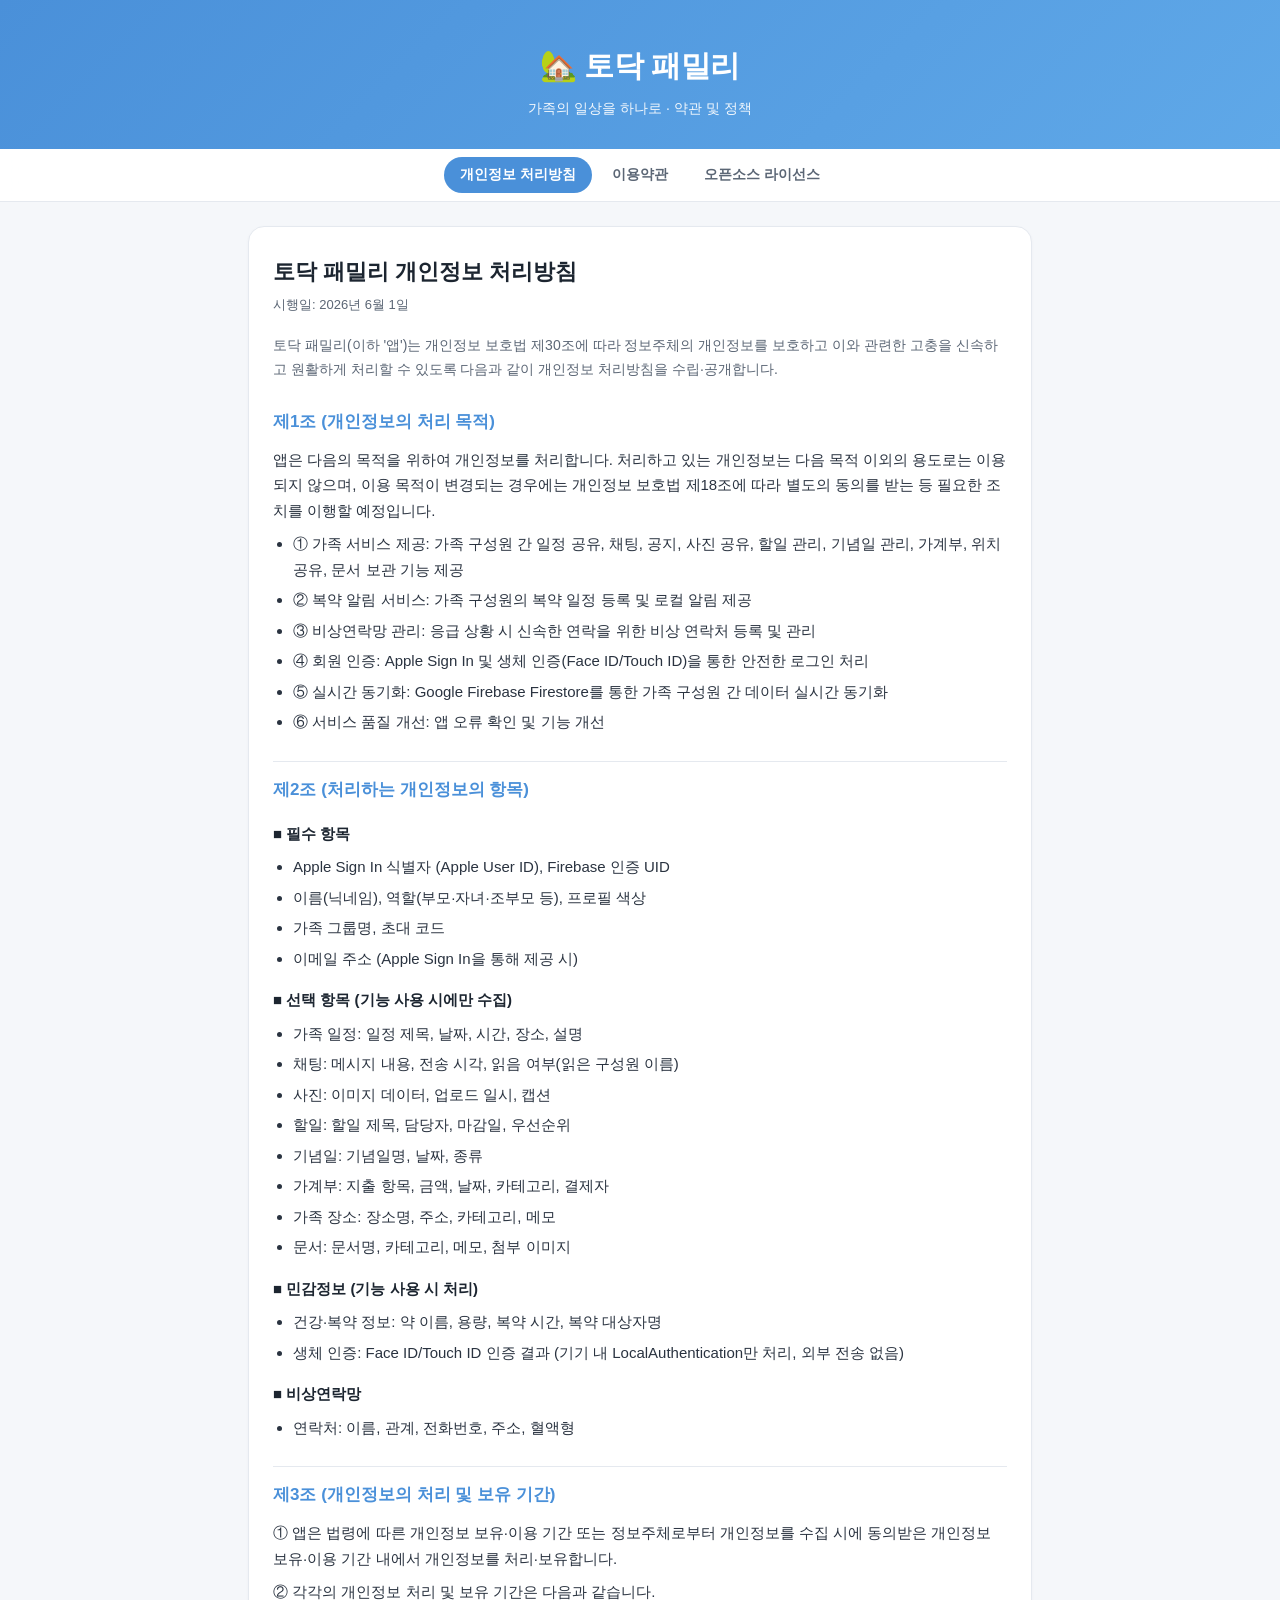
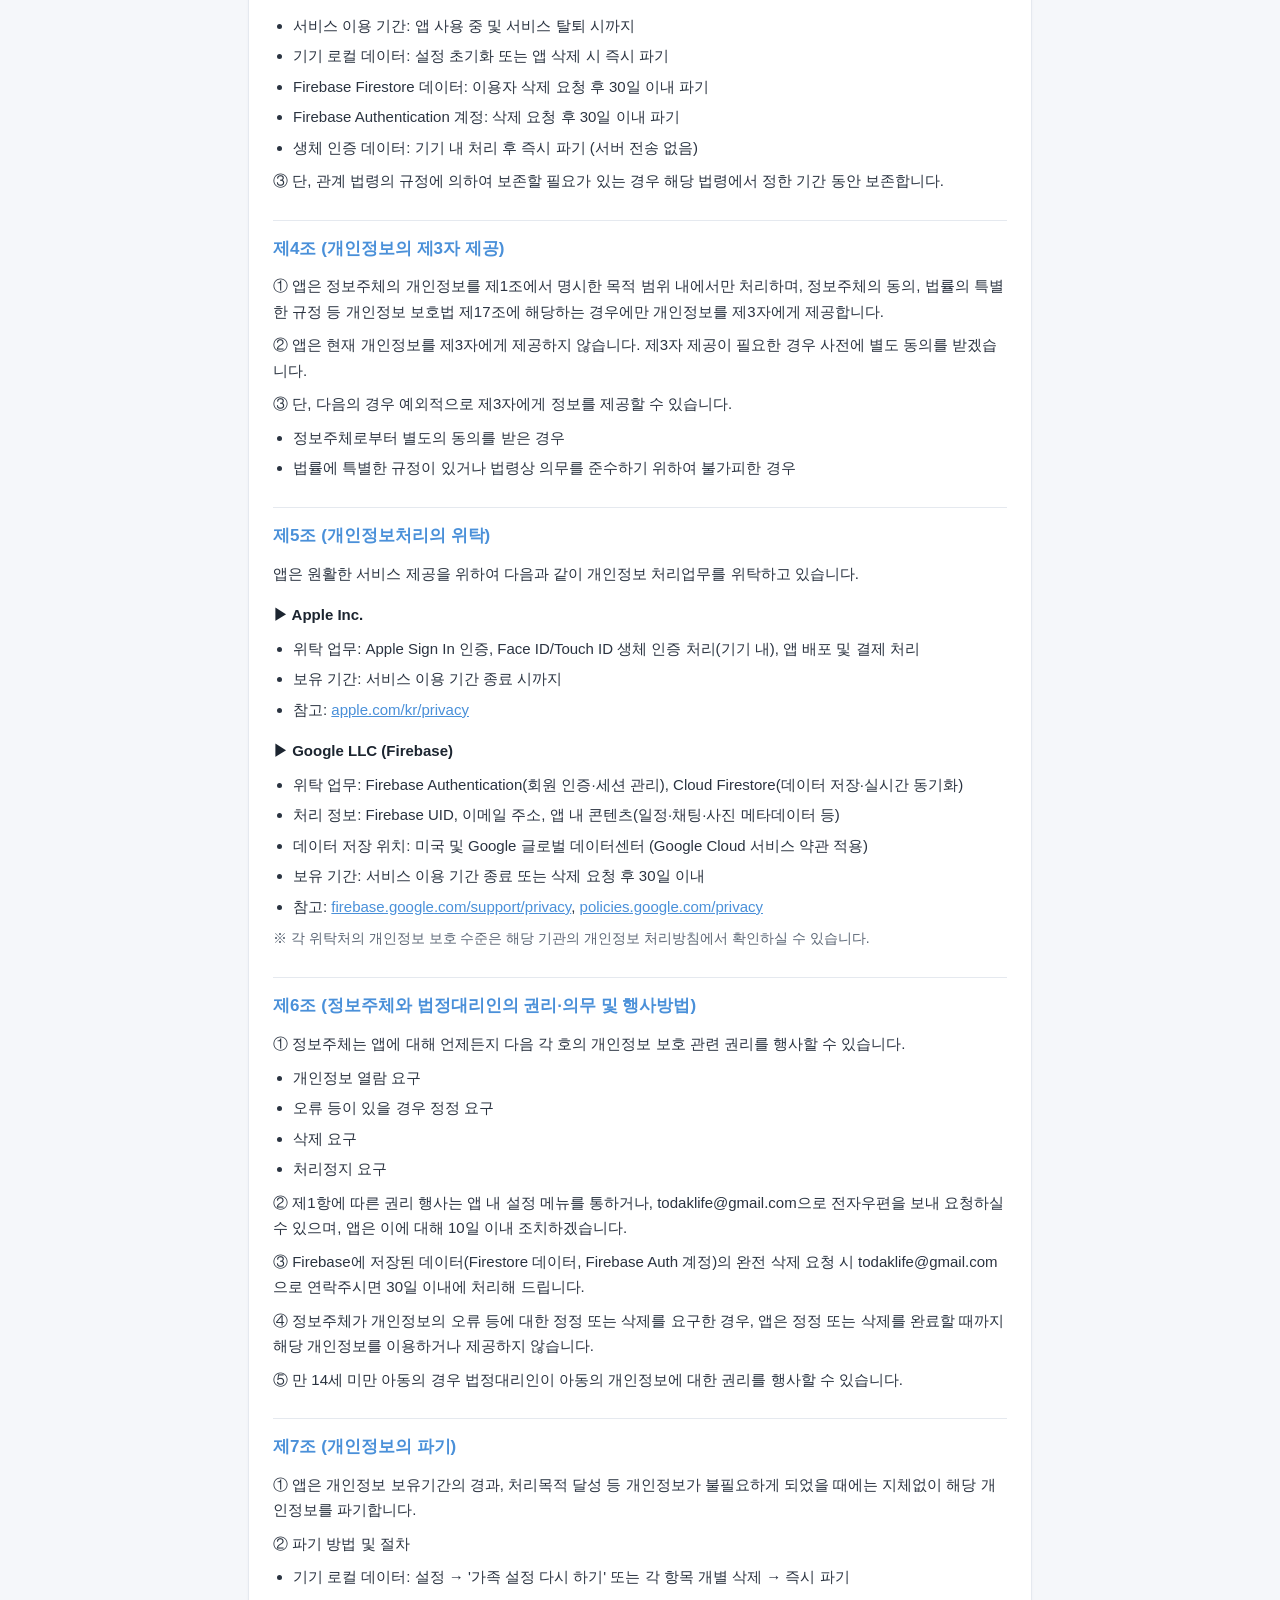
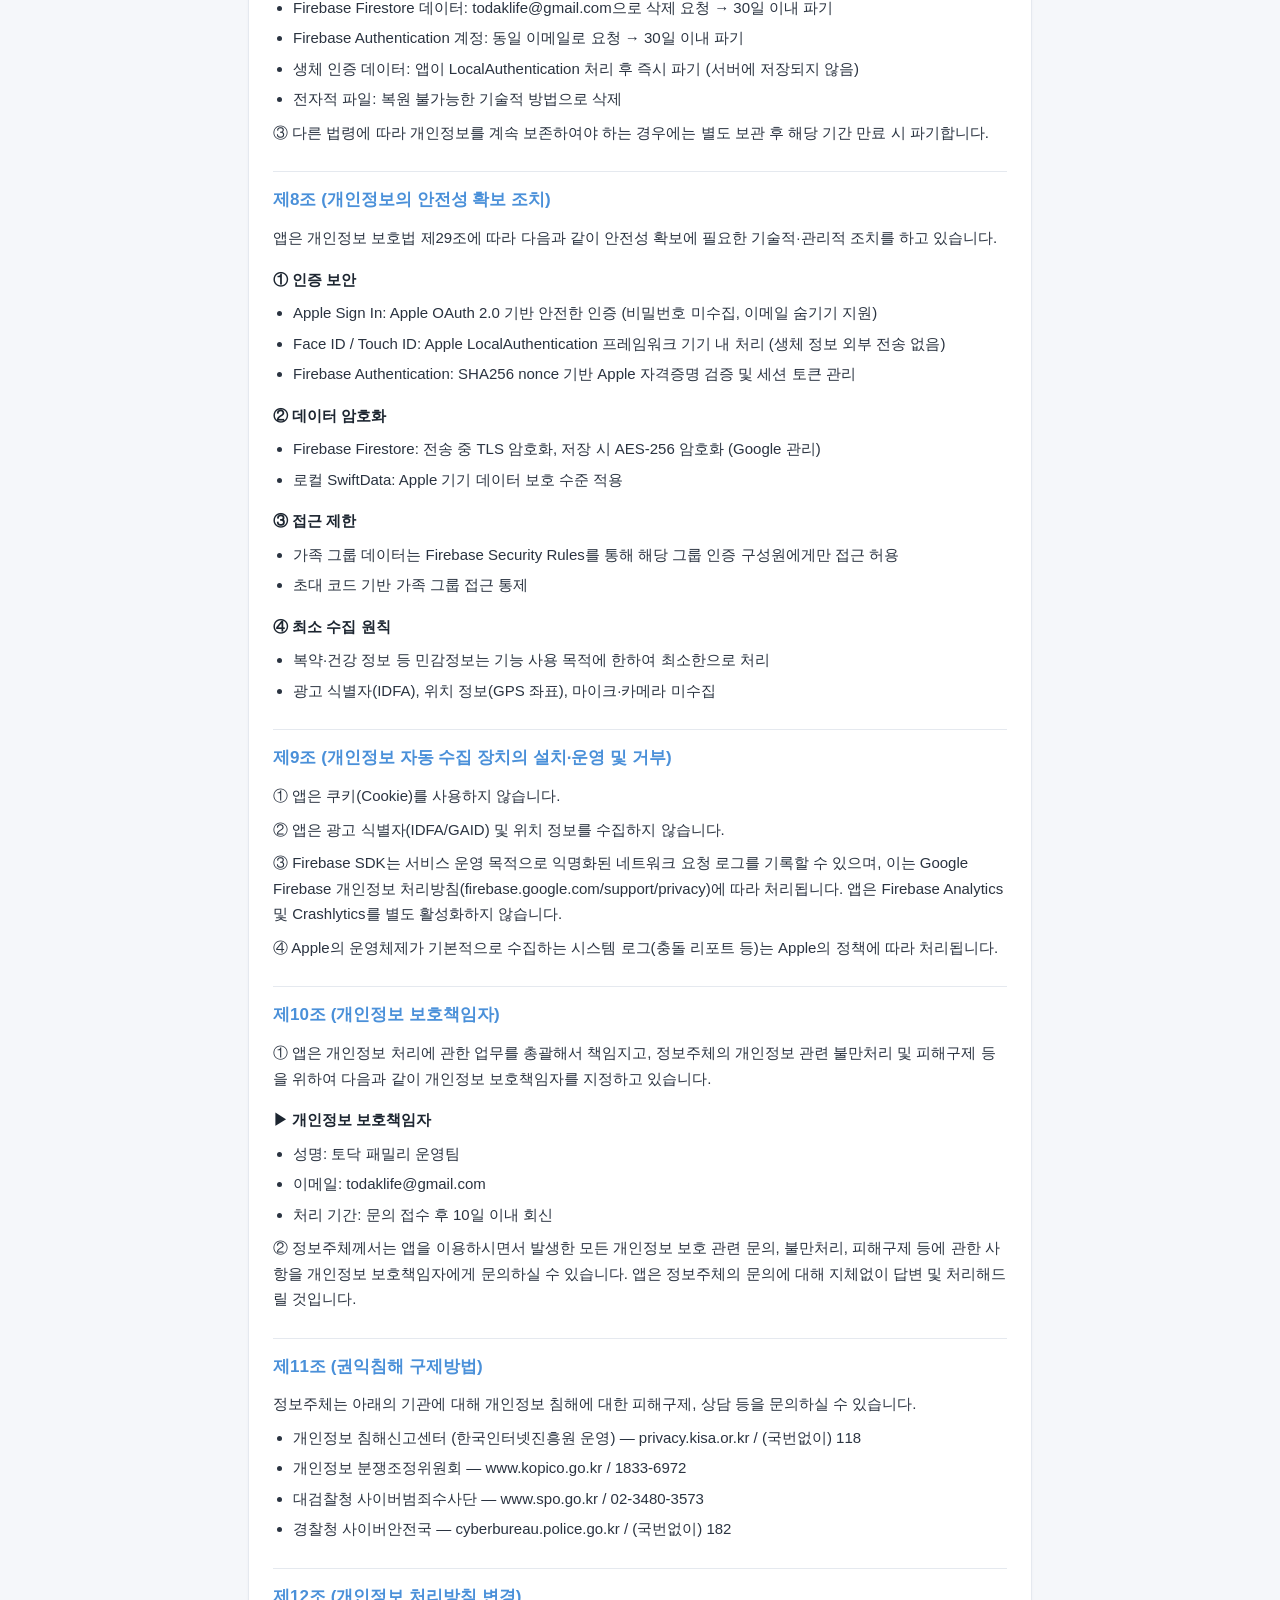
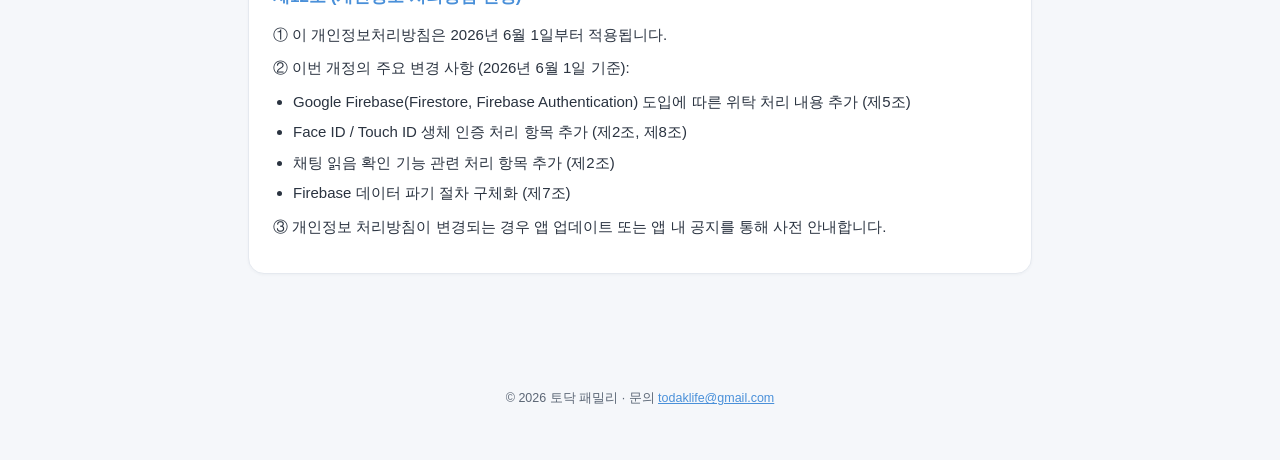
==== index.html @ c8d1f238 "Add files via upload" ====
<!DOCTYPE html>
<html lang="ko">
<head>
<meta charset="UTF-8">
<meta name="viewport" content="width=device-width, initial-scale=1.0">
<title>토닥 패밀리 — 약관 및 정책</title>
<style>
  :root{
    --blue:#4A90D9; --bg:#f5f7fa; --card:#ffffff; --ink:#1c2530;
    --muted:#5b6675; --line:#e5e9ef; --accent:#eaf2fb;
  }
  *{box-sizing:border-box;}
  body{
    margin:0; font-family:-apple-system,BlinkMacSystemFont,"Apple SD Gothic Neo","Pretendard","Noto Sans KR",sans-serif;
    background:var(--bg); color:var(--ink); line-height:1.7; -webkit-font-smoothing:antialiased;
  }
  header{
    background:linear-gradient(135deg,#4A90D9,#5fa8e8); color:#fff;
    padding:40px 20px 28px; text-align:center;
  }
  header .logo{font-size:30px; font-weight:800; letter-spacing:-.5px;}
  header .sub{opacity:.92; margin-top:6px; font-size:14px;}
  nav{
    position:sticky; top:0; z-index:10; background:rgba(255,255,255,.92);
    backdrop-filter:saturate(180%) blur(12px); border-bottom:1px solid var(--line);
    display:flex; justify-content:center; gap:4px; padding:8px; flex-wrap:wrap;
  }
  nav button{
    border:0; background:transparent; color:var(--muted); font-size:14px; font-weight:600;
    padding:9px 16px; border-radius:999px; cursor:pointer; transition:.15s; font-family:inherit;
  }
  nav button:hover{background:var(--accent); color:var(--blue);}
  nav button.active{background:var(--blue); color:#fff;}
  main{max-width:820px; margin:0 auto; padding:24px 18px 60px;}
  section{display:none; animation:fade .25s ease;}
  section.active{display:block;}
  @keyframes fade{from{opacity:0; transform:translateY(6px);} to{opacity:1; transform:none;}}
  .card{
    background:var(--card); border:1px solid var(--line); border-radius:16px;
    padding:26px 24px; margin-bottom:18px; box-shadow:0 1px 3px rgba(20,40,80,.04);
  }
  h1{font-size:22px; margin:0 0 4px;}
  .effective{color:var(--muted); font-size:13px; margin-bottom:18px;}
  h2{font-size:17px; margin:26px 0 10px; padding-top:14px; border-top:1px solid var(--line); color:var(--blue);}
  h2:first-of-type{border-top:0; padding-top:0;}
  h3{font-size:15px; margin:16px 0 6px;}
  p{margin:8px 0; font-size:15px; color:#2a3340;}
  ul{margin:8px 0; padding-left:20px;}
  li{margin:5px 0; font-size:15px; color:#2a3340;}
  .lead{color:var(--muted); font-size:14px;}
  .lic{background:var(--accent); border:1px solid #d6e4f5; border-radius:12px; padding:14px 16px; margin:12px 0;}
  .lic .name{font-weight:700; font-size:15px;}
  .lic .meta{font-size:13px; color:var(--muted); margin-top:3px;}
  .lic a{color:var(--blue); word-break:break-all;}
  pre{
    background:#0f1722; color:#cdd6e3; border-radius:12px; padding:16px; overflow:auto;
    font-size:12.5px; line-height:1.6; white-space:pre-wrap; word-break:break-word;
  }
  a{color:var(--blue);}
  footer{text-align:center; color:var(--muted); font-size:12.5px; padding:30px 20px 50px;}
  .contact{display:inline-block; margin-top:6px;}
  @media(max-width:520px){ header{padding:32px 16px 22px;} h1{font-size:20px;} .card{padding:20px 16px;} }
</style>
</head>
<body>
<header>
  <div class="logo">🏡 토닥 패밀리</div>
  <div class="sub">가족의 일상을 하나로 · 약관 및 정책</div>
</header>

<nav>
  <button class="tab-btn active" data-tab="privacy">개인정보 처리방침</button>
  <button class="tab-btn" data-tab="terms">이용약관</button>
  <button class="tab-btn" data-tab="licenses">오픈소스 라이선스</button>
</nav>

<main>
<!-- ============ 개인정보 처리방침 ============ -->
<section id="privacy" class="active">
  <div class="card">
    <h1>토닥 패밀리 개인정보 처리방침</h1>
    <div class="effective">시행일: 2026년 6월 1일</div>
    <p class="lead">토닥 패밀리(이하 '앱')는 개인정보 보호법 제30조에 따라 정보주체의 개인정보를 보호하고 이와 관련한 고충을 신속하고 원활하게 처리할 수 있도록 다음과 같이 개인정보 처리방침을 수립·공개합니다.</p>

    <h2>제1조 (개인정보의 처리 목적)</h2>
    <p>앱은 다음의 목적을 위하여 개인정보를 처리합니다. 처리하고 있는 개인정보는 다음 목적 이외의 용도로는 이용되지 않으며, 이용 목적이 변경되는 경우에는 개인정보 보호법 제18조에 따라 별도의 동의를 받는 등 필요한 조치를 이행할 예정입니다.</p>
    <ul>
      <li>① 가족 서비스 제공: 가족 구성원 간 일정 공유, 채팅, 공지, 사진 공유, 할일 관리, 기념일 관리, 가계부, 위치 공유, 문서 보관 기능 제공</li>
      <li>② 복약 알림 서비스: 가족 구성원의 복약 일정 등록 및 로컬 알림 제공</li>
      <li>③ 비상연락망 관리: 응급 상황 시 신속한 연락을 위한 비상 연락처 등록 및 관리</li>
      <li>④ 회원 인증: Apple Sign In 및 생체 인증(Face ID/Touch ID)을 통한 안전한 로그인 처리</li>
      <li>⑤ 실시간 동기화: Google Firebase Firestore를 통한 가족 구성원 간 데이터 실시간 동기화</li>
      <li>⑥ 서비스 품질 개선: 앱 오류 확인 및 기능 개선</li>
    </ul>

    <h2>제2조 (처리하는 개인정보의 항목)</h2>
    <h3>■ 필수 항목</h3>
    <ul>
      <li>Apple Sign In 식별자 (Apple User ID), Firebase 인증 UID</li>
      <li>이름(닉네임), 역할(부모·자녀·조부모 등), 프로필 색상</li>
      <li>가족 그룹명, 초대 코드</li>
      <li>이메일 주소 (Apple Sign In을 통해 제공 시)</li>
    </ul>
    <h3>■ 선택 항목 (기능 사용 시에만 수집)</h3>
    <ul>
      <li>가족 일정: 일정 제목, 날짜, 시간, 장소, 설명</li>
      <li>채팅: 메시지 내용, 전송 시각, 읽음 여부(읽은 구성원 이름)</li>
      <li>사진: 이미지 데이터, 업로드 일시, 캡션</li>
      <li>할일: 할일 제목, 담당자, 마감일, 우선순위</li>
      <li>기념일: 기념일명, 날짜, 종류</li>
      <li>가계부: 지출 항목, 금액, 날짜, 카테고리, 결제자</li>
      <li>가족 장소: 장소명, 주소, 카테고리, 메모</li>
      <li>문서: 문서명, 카테고리, 메모, 첨부 이미지</li>
    </ul>
    <h3>■ 민감정보 (기능 사용 시 처리)</h3>
    <ul>
      <li>건강·복약 정보: 약 이름, 용량, 복약 시간, 복약 대상자명</li>
      <li>생체 인증: Face ID/Touch ID 인증 결과 (기기 내 LocalAuthentication만 처리, 외부 전송 없음)</li>
    </ul>
    <h3>■ 비상연락망</h3>
    <ul>
      <li>연락처: 이름, 관계, 전화번호, 주소, 혈액형</li>
    </ul>

    <h2>제3조 (개인정보의 처리 및 보유 기간)</h2>
    <p>① 앱은 법령에 따른 개인정보 보유·이용 기간 또는 정보주체로부터 개인정보를 수집 시에 동의받은 개인정보 보유·이용 기간 내에서 개인정보를 처리·보유합니다.</p>
    <p>② 각각의 개인정보 처리 및 보유 기간은 다음과 같습니다.</p>
    <ul>
      <li>서비스 이용 기간: 앱 사용 중 및 서비스 탈퇴 시까지</li>
      <li>기기 로컬 데이터: 설정 초기화 또는 앱 삭제 시 즉시 파기</li>
      <li>Firebase Firestore 데이터: 이용자 삭제 요청 후 30일 이내 파기</li>
      <li>Firebase Authentication 계정: 삭제 요청 후 30일 이내 파기</li>
      <li>생체 인증 데이터: 기기 내 처리 후 즉시 파기 (서버 전송 없음)</li>
    </ul>
    <p>③ 단, 관계 법령의 규정에 의하여 보존할 필요가 있는 경우 해당 법령에서 정한 기간 동안 보존합니다.</p>

    <h2>제4조 (개인정보의 제3자 제공)</h2>
    <p>① 앱은 정보주체의 개인정보를 제1조에서 명시한 목적 범위 내에서만 처리하며, 정보주체의 동의, 법률의 특별한 규정 등 개인정보 보호법 제17조에 해당하는 경우에만 개인정보를 제3자에게 제공합니다.</p>
    <p>② 앱은 현재 개인정보를 제3자에게 제공하지 않습니다. 제3자 제공이 필요한 경우 사전에 별도 동의를 받겠습니다.</p>
    <p>③ 단, 다음의 경우 예외적으로 제3자에게 정보를 제공할 수 있습니다.</p>
    <ul>
      <li>정보주체로부터 별도의 동의를 받은 경우</li>
      <li>법률에 특별한 규정이 있거나 법령상 의무를 준수하기 위하여 불가피한 경우</li>
    </ul>

    <h2>제5조 (개인정보처리의 위탁)</h2>
    <p>앱은 원활한 서비스 제공을 위하여 다음과 같이 개인정보 처리업무를 위탁하고 있습니다.</p>
    <h3>▶ Apple Inc.</h3>
    <ul>
      <li>위탁 업무: Apple Sign In 인증, Face ID/Touch ID 생체 인증 처리(기기 내), 앱 배포 및 결제 처리</li>
      <li>보유 기간: 서비스 이용 기간 종료 시까지</li>
      <li>참고: <a href="https://www.apple.com/kr/privacy" target="_blank" rel="noopener">apple.com/kr/privacy</a></li>
    </ul>
    <h3>▶ Google LLC (Firebase)</h3>
    <ul>
      <li>위탁 업무: Firebase Authentication(회원 인증·세션 관리), Cloud Firestore(데이터 저장·실시간 동기화)</li>
      <li>처리 정보: Firebase UID, 이메일 주소, 앱 내 콘텐츠(일정·채팅·사진 메타데이터 등)</li>
      <li>데이터 저장 위치: 미국 및 Google 글로벌 데이터센터 (Google Cloud 서비스 약관 적용)</li>
      <li>보유 기간: 서비스 이용 기간 종료 또는 삭제 요청 후 30일 이내</li>
      <li>참고: <a href="https://firebase.google.com/support/privacy" target="_blank" rel="noopener">firebase.google.com/support/privacy</a>, <a href="https://policies.google.com/privacy" target="_blank" rel="noopener">policies.google.com/privacy</a></li>
    </ul>
    <p class="lead">※ 각 위탁처의 개인정보 보호 수준은 해당 기관의 개인정보 처리방침에서 확인하실 수 있습니다.</p>

    <h2>제6조 (정보주체와 법정대리인의 권리·의무 및 행사방법)</h2>
    <p>① 정보주체는 앱에 대해 언제든지 다음 각 호의 개인정보 보호 관련 권리를 행사할 수 있습니다.</p>
    <ul>
      <li>개인정보 열람 요구</li>
      <li>오류 등이 있을 경우 정정 요구</li>
      <li>삭제 요구</li>
      <li>처리정지 요구</li>
    </ul>
    <p>② 제1항에 따른 권리 행사는 앱 내 설정 메뉴를 통하거나, todaklife@gmail.com으로 전자우편을 보내 요청하실 수 있으며, 앱은 이에 대해 10일 이내 조치하겠습니다.</p>
    <p>③ Firebase에 저장된 데이터(Firestore 데이터, Firebase Auth 계정)의 완전 삭제 요청 시 todaklife@gmail.com으로 연락주시면 30일 이내에 처리해 드립니다.</p>
    <p>④ 정보주체가 개인정보의 오류 등에 대한 정정 또는 삭제를 요구한 경우, 앱은 정정 또는 삭제를 완료할 때까지 해당 개인정보를 이용하거나 제공하지 않습니다.</p>
    <p>⑤ 만 14세 미만 아동의 경우 법정대리인이 아동의 개인정보에 대한 권리를 행사할 수 있습니다.</p>

    <h2>제7조 (개인정보의 파기)</h2>
    <p>① 앱은 개인정보 보유기간의 경과, 처리목적 달성 등 개인정보가 불필요하게 되었을 때에는 지체없이 해당 개인정보를 파기합니다.</p>
    <p>② 파기 방법 및 절차</p>
    <ul>
      <li>기기 로컬 데이터: 설정 → '가족 설정 다시 하기' 또는 각 항목 개별 삭제 → 즉시 파기</li>
      <li>Firebase Firestore 데이터: todaklife@gmail.com으로 삭제 요청 → 30일 이내 파기</li>
      <li>Firebase Authentication 계정: 동일 이메일로 요청 → 30일 이내 파기</li>
      <li>생체 인증 데이터: 앱이 LocalAuthentication 처리 후 즉시 파기 (서버에 저장되지 않음)</li>
      <li>전자적 파일: 복원 불가능한 기술적 방법으로 삭제</li>
    </ul>
    <p>③ 다른 법령에 따라 개인정보를 계속 보존하여야 하는 경우에는 별도 보관 후 해당 기간 만료 시 파기합니다.</p>

    <h2>제8조 (개인정보의 안전성 확보 조치)</h2>
    <p>앱은 개인정보 보호법 제29조에 따라 다음과 같이 안전성 확보에 필요한 기술적·관리적 조치를 하고 있습니다.</p>
    <h3>① 인증 보안</h3>
    <ul>
      <li>Apple Sign In: Apple OAuth 2.0 기반 안전한 인증 (비밀번호 미수집, 이메일 숨기기 지원)</li>
      <li>Face ID / Touch ID: Apple LocalAuthentication 프레임워크 기기 내 처리 (생체 정보 외부 전송 없음)</li>
      <li>Firebase Authentication: SHA256 nonce 기반 Apple 자격증명 검증 및 세션 토큰 관리</li>
    </ul>
    <h3>② 데이터 암호화</h3>
    <ul>
      <li>Firebase Firestore: 전송 중 TLS 암호화, 저장 시 AES-256 암호화 (Google 관리)</li>
      <li>로컬 SwiftData: Apple 기기 데이터 보호 수준 적용</li>
    </ul>
    <h3>③ 접근 제한</h3>
    <ul>
      <li>가족 그룹 데이터는 Firebase Security Rules를 통해 해당 그룹 인증 구성원에게만 접근 허용</li>
      <li>초대 코드 기반 가족 그룹 접근 통제</li>
    </ul>
    <h3>④ 최소 수집 원칙</h3>
    <ul>
      <li>복약·건강 정보 등 민감정보는 기능 사용 목적에 한하여 최소한으로 처리</li>
      <li>광고 식별자(IDFA), 위치 정보(GPS 좌표), 마이크·카메라 미수집</li>
    </ul>

    <h2>제9조 (개인정보 자동 수집 장치의 설치·운영 및 거부)</h2>
    <p>① 앱은 쿠키(Cookie)를 사용하지 않습니다.</p>
    <p>② 앱은 광고 식별자(IDFA/GAID) 및 위치 정보를 수집하지 않습니다.</p>
    <p>③ Firebase SDK는 서비스 운영 목적으로 익명화된 네트워크 요청 로그를 기록할 수 있으며, 이는 Google Firebase 개인정보 처리방침(firebase.google.com/support/privacy)에 따라 처리됩니다. 앱은 Firebase Analytics 및 Crashlytics를 별도 활성화하지 않습니다.</p>
    <p>④ Apple의 운영체제가 기본적으로 수집하는 시스템 로그(충돌 리포트 등)는 Apple의 정책에 따라 처리됩니다.</p>

    <h2>제10조 (개인정보 보호책임자)</h2>
    <p>① 앱은 개인정보 처리에 관한 업무를 총괄해서 책임지고, 정보주체의 개인정보 관련 불만처리 및 피해구제 등을 위하여 다음과 같이 개인정보 보호책임자를 지정하고 있습니다.</p>
    <h3>▶ 개인정보 보호책임자</h3>
    <ul>
      <li>성명: 토닥 패밀리 운영팀</li>
      <li>이메일: todaklife@gmail.com</li>
      <li>처리 기간: 문의 접수 후 10일 이내 회신</li>
    </ul>
    <p>② 정보주체께서는 앱을 이용하시면서 발생한 모든 개인정보 보호 관련 문의, 불만처리, 피해구제 등에 관한 사항을 개인정보 보호책임자에게 문의하실 수 있습니다. 앱은 정보주체의 문의에 대해 지체없이 답변 및 처리해드릴 것입니다.</p>

    <h2>제11조 (권익침해 구제방법)</h2>
    <p>정보주체는 아래의 기관에 대해 개인정보 침해에 대한 피해구제, 상담 등을 문의하실 수 있습니다.</p>
    <ul>
      <li>개인정보 침해신고센터 (한국인터넷진흥원 운영) — privacy.kisa.or.kr / (국번없이) 118</li>
      <li>개인정보 분쟁조정위원회 — www.kopico.go.kr / 1833-6972</li>
      <li>대검찰청 사이버범죄수사단 — www.spo.go.kr / 02-3480-3573</li>
      <li>경찰청 사이버안전국 — cyberbureau.police.go.kr / (국번없이) 182</li>
    </ul>

    <h2>제12조 (개인정보 처리방침 변경)</h2>
    <p>① 이 개인정보처리방침은 2026년 6월 1일부터 적용됩니다.</p>
    <p>② 이번 개정의 주요 변경 사항 (2026년 6월 1일 기준):</p>
    <ul>
      <li>Google Firebase(Firestore, Firebase Authentication) 도입에 따른 위탁 처리 내용 추가 (제5조)</li>
      <li>Face ID / Touch ID 생체 인증 처리 항목 추가 (제2조, 제8조)</li>
      <li>채팅 읽음 확인 기능 관련 처리 항목 추가 (제2조)</li>
      <li>Firebase 데이터 파기 절차 구체화 (제7조)</li>
    </ul>
    <p>③ 개인정보 처리방침이 변경되는 경우 앱 업데이트 또는 앱 내 공지를 통해 사전 안내합니다.</p>
  </div>
</section>

<!-- ============ 이용약관 ============ -->
<section id="terms">
  <div class="card">
    <h1>토닥 패밀리 서비스 이용약관</h1>
    <div class="effective">시행일: 2026년 6월 1일</div>
    <p class="lead">토닥 패밀리(이하 '앱' 또는 '서비스')를 이용해 주셔서 감사합니다. 본 약관은 앱의 서비스 이용에 관한 조건 및 절차, 이용자와 앱 간의 권리·의무 및 책임사항을 규정합니다.</p>

    <h2>제1조 (목적)</h2>
    <p>본 약관은 토닥 패밀리(이하 '앱')가 제공하는 가족 플랫폼 서비스(이하 '서비스')의 이용과 관련하여 앱과 이용자 간의 권리, 의무 및 책임사항을 규정함을 목적으로 합니다.</p>

    <h2>제2조 (용어의 정의)</h2>
    <ul>
      <li>① '서비스'란 앱이 제공하는 가족 일정 공유, 채팅, 사진 앨범, 할일 관리, 기념일, 가계부, 비상연락망, 복약 알림, 문서 보관 등 모든 기능을 의미합니다.</li>
      <li>② '이용자'란 본 약관에 동의하고 앱이 제공하는 서비스를 이용하는 자를 말합니다.</li>
      <li>③ '가족 그룹'이란 이용자가 초대 코드를 통해 구성한 가족 구성원의 집합을 의미합니다.</li>
      <li>④ '콘텐츠'란 이용자가 서비스 내에 게시한 텍스트, 이미지, 일정, 메시지 등 모든 형태의 정보를 말합니다.</li>
      <li>⑤ '계정'이란 Apple Sign In을 통해 부여된 Apple ID 및 이와 연동된 Firebase 인증 계정을 의미합니다.</li>
    </ul>

    <h2>제3조 (약관의 효력 및 변경)</h2>
    <p>① 본 약관은 서비스를 이용하고자 하는 모든 이용자에게 적용됩니다.</p>
    <p>② 앱은 필요한 경우 관련 법령을 위배하지 않는 범위 내에서 본 약관을 변경할 수 있습니다.</p>
    <p>③ 약관이 변경될 경우 앱 업데이트 또는 앱 내 공지사항을 통해 변경 내용을 사전 공지합니다. 공지 후 7일 이내에 이의를 제기하지 않으면 변경 약관에 동의한 것으로 간주합니다.</p>
    <p>④ 이용자가 변경된 약관에 동의하지 않는 경우 서비스 이용을 중단하고 앱을 삭제할 수 있습니다.</p>

    <h2>제4조 (서비스의 제공 및 변경)</h2>
    <p>① 앱이 제공하는 주요 서비스는 다음과 같습니다.</p>
    <ul>
      <li>가족 구성원 간 일정 공유 및 캘린더 관리</li>
      <li>가족 채팅 및 1:1 대화 (읽음 확인 기능 포함)</li>
      <li>가족 사진 앨범 공유</li>
      <li>할일 목록 및 역할 분담 관리</li>
      <li>기념일 등록 및 D-Day 관리</li>
      <li>가계부 및 지출 내역 관리</li>
      <li>비상연락망 및 긴급 연락 기능</li>
      <li>복약 알림 서비스 (로컬 알림)</li>
      <li>가족 문서 보관함</li>
      <li>가족 공지사항</li>
      <li>Google Firebase Firestore 기반 iPhone·iPad·Mac 실시간 다기기 동기화</li>
    </ul>
    <p>② 앱은 서비스의 품질 향상을 위해 서비스 내용을 추가, 변경, 중단할 수 있으며, 이 경우 사전에 공지합니다.</p>
    <p>③ 서비스는 연중무휴, 24시간 제공을 원칙으로 하나, 시스템 점검·유지보수 또는 Google Firebase·Apple 서비스 장애 등 불가피한 사유로 일시 중단될 수 있습니다.</p>

    <h2>제5조 (서비스의 중단)</h2>
    <p>① 앱은 다음 각 호의 경우 서비스 제공을 일시적으로 중단할 수 있습니다.</p>
    <ul>
      <li>시스템 점검, 교체, 고장 등 기술적 사유</li>
      <li>Google Firebase 또는 Apple 서비스 장애</li>
      <li>천재지변, 국가비상사태 등 불가항력적 사유</li>
    </ul>
    <p>② 서비스 중단 시 앱 내 공지 또는 앱 스토어를 통해 이용자에게 통지합니다. 다만, 불가항력적 사유로 인한 중단은 사전 통지가 어려울 수 있습니다.</p>
    <p>③ 앱은 서비스 중단으로 인한 이용자의 피해에 대해 앱의 고의 또는 중과실이 없는 한 책임을 지지 않습니다.</p>

    <h2>제6조 (이용 자격 및 계정 관리)</h2>
    <p>① 본 서비스는 만 14세 이상 이용자를 대상으로 합니다. 만 14세 미만의 아동은 법정대리인의 동의 하에 이용할 수 있습니다.</p>
    <p>② 이용자는 Apple Sign In을 통해 서비스에 로그인합니다. 이후 기기에서 Face ID 또는 Touch ID를 통한 생체 인증 로그인을 사용할 수 있습니다.</p>
    <p>③ 가족 그룹 생성자(이하 '관리자')는 6자리 초대 코드를 통해 가족 구성원을 초대할 수 있습니다.</p>
    <p>④ 초대 코드는 관리자 책임 하에 관리되어야 하며, 무단 공유로 인한 불이익은 초대 코드를 공유한 이용자가 책임집니다.</p>
    <p>⑤ 이용자는 타인의 개인정보를 도용하거나 허위 정보를 등록하여서는 안 됩니다.</p>
    <p>⑥ 이용자는 Apple ID 및 기기 생체 인증 보안을 스스로 책임지며, 계정 정보 유출로 인한 피해는 이용자 본인이 부담합니다.</p>

    <h2>제7조 (서비스 탈퇴 및 이용 제한)</h2>
    <p>① 이용자는 언제든지 앱 내 '설정 → 가족 설정 다시 하기' 기능을 통해 기기 로컬 데이터를 초기화하거나 앱을 삭제함으로써 서비스 이용을 종료할 수 있습니다.</p>
    <p>② Firebase 계정 데이터(Firestore 저장 데이터, Firebase Auth 계정)의 완전 삭제를 원하실 경우 todaklife@gmail.com으로 요청하시면 30일 이내 처리해 드립니다.</p>
    <p>③ 앱은 이용자가 다음 각 호의 행위를 한 경우 사전 통지 없이 서비스 이용을 제한할 수 있습니다.</p>
    <ul>
      <li>본 약관을 위반한 경우</li>
      <li>타인의 명예를 훼손하거나 불이익을 주는 행위</li>
      <li>서비스의 정상적인 운영을 방해하는 행위</li>
      <li>법령에 위반되는 행위</li>
    </ul>
    <p>④ 서비스 이용 종료 후 이용자의 데이터는 개인정보 처리방침에 따라 처리됩니다.</p>

    <h2>제8조 (이용자의 의무)</h2>
    <p>① 이용자는 다음 각 호의 행위를 하여서는 안 됩니다.</p>
    <ul>
      <li>타인의 정보 도용 및 허위 정보 등록</li>
      <li>앱이 게시한 정보의 무단 변경</li>
      <li>앱이 정한 방법 이외의 방법으로 서비스 이용</li>
      <li>서비스를 이용하여 얻은 정보의 무단 복제, 배포, 상업적 이용</li>
      <li>타인의 저작권, 초상권 등 지식재산권 침해</li>
      <li>음란물, 폭력적 콘텐츠 등 유해한 정보 게시</li>
      <li>기타 관계 법령에 위반되는 행위</li>
    </ul>
    <p>② 이용자는 관계 법령, 본 약관의 규정, 이용 안내 사항 등을 준수하여야 합니다.</p>
    <p>③ 이용자는 본인의 Apple ID 계정 보안을 책임지며, 계정 정보 유출로 인한 피해는 이용자 본인이 책임집니다.</p>

    <h2>제9조 (금지 행위)</h2>
    <p>이용자는 서비스를 이용하면서 다음 행위를 하여서는 안 됩니다.</p>
    <ul>
      <li>① 타인의 개인정보를 무단으로 수집, 저장, 공개하는 행위</li>
      <li>② 가족 그룹 내 구성원의 동의 없이 개인 정보 또는 사생활을 노출하는 행위</li>
      <li>③ 앱의 서비스 운영을 방해하거나 Firebase 등 백엔드 인프라에 과부하를 일으키는 행위</li>
      <li>④ 악성 소프트웨어나 바이러스를 배포하는 행위</li>
      <li>⑤ 앱의 소스코드, Firebase 데이터베이스 구조 등을 역공학(Reverse Engineering)하거나 무단으로 접근하는 행위</li>
      <li>⑥ 상업적 광고, 스팸 메시지 등을 발송하는 행위</li>
      <li>⑦ 아동·청소년을 대상으로 한 유해 콘텐츠를 게시하거나 배포하는 행위</li>
      <li>⑧ 기타 사회 통념상 부적절하거나 타인에게 피해를 주는 행위</li>
    </ul>

    <h2>제10조 (저작권 및 지식재산권)</h2>
    <p>① 이용자가 서비스 내에 게시한 콘텐츠(사진, 메시지, 문서 등)의 저작권은 해당 이용자에게 귀속됩니다.</p>
    <p>② 이용자는 서비스 내에 콘텐츠를 게시함으로써, 해당 콘텐츠를 가족 그룹 내 구성원이 열람·이용할 수 있도록 하는 비독점적 권리를 앱에 부여합니다.</p>
    <p>③ 앱이 제공하는 서비스 자체(UI, 기능, 로고, 브랜드 등)에 관한 지식재산권은 앱에 귀속됩니다.</p>
    <p>④ 이용자는 앱의 사전 서면 동의 없이 서비스 관련 지식재산권을 복제, 배포, 판매, 전송하거나 2차적 저작물 작성 등에 이용할 수 없습니다.</p>

    <h2>제11조 (손해배상 및 면책)</h2>
    <p>① 앱은 무료로 서비스를 제공하며, 서비스와 관련하여 발생한 이용자의 손해에 대해 앱의 고의 또는 중과실이 없는 한 책임을 지지 않습니다.</p>
    <p>② 앱은 다음의 경우 책임을 지지 않습니다.</p>
    <ul>
      <li>천재지변, 전쟁, 테러, 해킹 등 불가항력으로 인한 서비스 장애</li>
      <li>Google Firebase 또는 Apple 서비스 장애·중단으로 인한 데이터 손실</li>
      <li>이용자의 귀책사유로 인한 서비스 이용 장애</li>
      <li>이용자가 서비스 내에 게시한 콘텐츠의 신뢰성, 정확성</li>
      <li>이용자 간 분쟁으로 인해 발생한 손해</li>
    </ul>
    <p>③ 이용자가 타인에게 손해를 입힌 경우, 해당 이용자가 직접 책임을 지며 앱은 이에 관여하지 않습니다.</p>
    <p>④ 앱은 복약 알림 서비스를 의료적 조언으로 제공하지 않습니다. 복약 관련 의사 결정 및 그 결과에 대한 책임은 이용자 본인에게 있습니다.</p>
    <p>⑤ 앱은 서비스를 통해 제공된 정보의 정확성이나 완전성을 보증하지 않으며, 이로 인한 손해에 대해 책임을 지지 않습니다.</p>

    <h2>제12조 (분쟁 해결)</h2>
    <p>① 앱과 이용자 간 서비스 이용으로 발생한 분쟁에 대해 소송이 제기될 경우, 민사소송법상의 관할 법원을 제1심 관할 법원으로 합니다.</p>
    <p>② 서비스 이용과 관련한 분쟁은 당사자 간 협의로 해결하는 것을 원칙으로 합니다.</p>
    <p>③ 협의가 이루어지지 않을 경우 소비자분쟁해결기준 또는 관련 법령에 따라 처리합니다.</p>
    <h3>▶ 불만 및 문의 접수</h3>
    <ul>
      <li>이메일: todaklife@gmail.com</li>
      <li>처리 기간: 접수 후 10일 이내 회신</li>
    </ul>

    <h2>제13조 (준거법 및 기타)</h2>
    <p>① 본 약관의 해석 및 앱과 이용자 간의 분쟁에는 대한민국 법령을 적용합니다.</p>
    <p>② 본 약관에서 정하지 않은 사항은 관계 법령 및 상관습에 따릅니다.</p>
    <p>③ 본 약관의 일부 조항이 무효로 판단되더라도 나머지 조항은 유효하게 적용됩니다.</p>
    <p class="lead">부칙: 본 약관은 2026년 6월 1일부터 시행합니다.</p>
  </div>
</section>

<!-- ============ 오픈소스 라이선스 ============ -->
<section id="licenses">
  <div class="card">
    <h1>오픈소스 라이선스</h1>
    <div class="effective">버전 1.0.0 · 2026년 6월 기준</div>
    <p class="lead">토닥 패밀리는 Apple 공식 프레임워크와 Firebase 관련 오픈소스 라이브러리를 사용합니다. 각 라이브러리의 라이선스 정보는 아래에 명시되어 있습니다.</p>

    <h2>Apple 공식 프레임워크</h2>

    <div class="lic"><div class="name">Swift 6.0</div><div class="meta">Apple Inc. / Swift Core Team · Apache License 2.0</div><p>본 앱의 주 프로그래밍 언어입니다. Swift는 오픈소스 언어로 Apache 2.0 라이선스 하에 배포됩니다.</p><a href="https://github.com/apple/swift" target="_blank" rel="noopener">github.com/apple/swift</a></div>
    <div class="lic"><div class="name">SwiftUI (iOS 17.0+)</div><div class="meta">Apple Inc. · Apple SDK License</div><p>선언형 UI 프레임워크로, 앱의 모든 화면을 구성하는 데 사용됩니다.</p><a href="https://developer.apple.com/xcode/swiftui" target="_blank" rel="noopener">developer.apple.com/xcode/swiftui</a></div>
    <div class="lic"><div class="name">SwiftData (iOS 17.0+)</div><div class="meta">Apple Inc. · Apple SDK License</div><p>앱의 로컬 데이터 저장 및 관리에 사용됩니다.</p><a href="https://developer.apple.com/documentation/swiftdata" target="_blank" rel="noopener">developer.apple.com/documentation/swiftdata</a></div>
    <div class="lic"><div class="name">CloudKit (iOS 17.0+)</div><div class="meta">Apple Inc. · Apple SDK License</div><p>Apple iCloud 인프라 기반의 데이터 동기화 프레임워크입니다.</p><a href="https://developer.apple.com/documentation/cloudkit" target="_blank" rel="noopener">developer.apple.com/documentation/cloudkit</a></div>
    <div class="lic"><div class="name">AuthenticationServices (iOS 13.0+)</div><div class="meta">Apple Inc. · Apple SDK License</div><p>'Apple로 로그인' 기능 구현에 사용됩니다.</p><a href="https://developer.apple.com/documentation/authenticationservices" target="_blank" rel="noopener">developer.apple.com/documentation/authenticationservices</a></div>
    <div class="lic"><div class="name">LocalAuthentication (iOS 8.0+)</div><div class="meta">Apple Inc. · Apple SDK License</div><p>Face ID / Touch ID 생체 인증 처리에 사용됩니다. 생체 정보는 기기 내부에서만 처리되며 외부로 전송되지 않습니다.</p><a href="https://developer.apple.com/documentation/localauthentication" target="_blank" rel="noopener">developer.apple.com/documentation/localauthentication</a></div>
    <div class="lic"><div class="name">PhotosUI (iOS 16.0+)</div><div class="meta">Apple Inc. · Apple SDK License</div><p>가족 사진 앨범 기능에서 사진 라이브러리 접근 및 선택에 사용됩니다.</p><a href="https://developer.apple.com/documentation/photosui" target="_blank" rel="noopener">developer.apple.com/documentation/photosui</a></div>
    <div class="lic"><div class="name">MapKit (iOS 17.0+)</div><div class="meta">Apple Inc. · Apple SDK License</div><p>가족 저장 장소 기능에서 지도 표시 및 위치 검색에 사용됩니다.</p><a href="https://developer.apple.com/documentation/mapkit" target="_blank" rel="noopener">developer.apple.com/documentation/mapkit</a></div>
    <div class="lic"><div class="name">UserNotifications (iOS 10.0+)</div><div class="meta">Apple Inc. · Apple SDK License</div><p>복약 알림 기능의 로컬 푸시 알림 발송에 사용됩니다.</p><a href="https://developer.apple.com/documentation/usernotifications" target="_blank" rel="noopener">developer.apple.com/documentation/usernotifications</a></div>
    <div class="lic"><div class="name">SF Symbols 6.1</div><div class="meta">Apple Inc. · Apple Design Resources License</div><p>앱 전반에 걸쳐 아이콘으로 사용됩니다.</p><a href="https://developer.apple.com/sf-symbols" target="_blank" rel="noopener">developer.apple.com/sf-symbols</a></div>

    <h2>Google Firebase 및 관련 오픈소스 라이브러리</h2>

    <div class="lic"><div class="name">Firebase iOS SDK 11.x</div><div class="meta">Google LLC · Apache License 2.0</div><p>Firebase Auth(회원 인증), Cloud Firestore(실시간 데이터베이스), App Check 기능 제공에 사용됩니다.</p><a href="https://github.com/firebase/firebase-ios-sdk" target="_blank" rel="noopener">github.com/firebase/firebase-ios-sdk</a></div>
    <div class="lic"><div class="name">GoogleDataTransport 10.x</div><div class="meta">Google LLC · Apache License 2.0</div><p>Firebase 내부 데이터 전송 파이프라인 라이브러리입니다.</p><a href="https://github.com/google/GoogleDataTransport" target="_blank" rel="noopener">github.com/google/GoogleDataTransport</a></div>
    <div class="lic"><div class="name">gRPC-C++ 1.x</div><div class="meta">gRPC Authors / Google LLC · Apache License 2.0</div><p>Firebase Firestore 내부 원격 프로시저 호출(RPC) 통신에 사용됩니다.</p><a href="https://github.com/grpc/grpc" target="_blank" rel="noopener">github.com/grpc/grpc</a></div>
    <div class="lic"><div class="name">nanopb 2.x</div><div class="meta">Petteri Aimonen · zlib License</div><p>Firebase 내부 Protocol Buffers 경량 인코딩/디코딩에 사용됩니다.</p><a href="https://github.com/nanopb/nanopb" target="_blank" rel="noopener">github.com/nanopb/nanopb</a></div>
    <div class="lic"><div class="name">SwiftProtobuf 2.x</div><div class="meta">Apple Inc. · Apache License 2.0</div><p>Firebase 내부 Protocol Buffers Swift 바인딩에 사용됩니다.</p><a href="https://github.com/apple/swift-protobuf" target="_blank" rel="noopener">github.com/apple/swift-protobuf</a></div>
    <div class="lic"><div class="name">Promises 2.x</div><div class="meta">Google LLC · Apache License 2.0</div><p>Firebase 내부 비동기 작업 처리에 사용됩니다.</p><a href="https://github.com/google/promises" target="_blank" rel="noopener">github.com/google/promises</a></div>
    <div class="lic"><div class="name">LevelDB 1.x</div><div class="meta">Google Inc. · BSD 3-Clause License</div><p>Firebase Firestore 로컬 오프라인 캐시 저장에 사용됩니다.</p><a href="https://github.com/google/leveldb" target="_blank" rel="noopener">github.com/google/leveldb</a></div>
    <div class="lic"><div class="name">Abseil-C++ 1.x</div><div class="meta">Google LLC · Apache License 2.0</div><p>Firebase 내부 C++ 공통 유틸리티 라이브러리입니다.</p><a href="https://github.com/abseil/abseil-cpp" target="_blank" rel="noopener">github.com/abseil/abseil-cpp</a></div>
    <div class="lic"><div class="name">GTMSessionFetcher 3.x</div><div class="meta">Google LLC · Apache License 2.0</div><p>Firebase 내부 HTTP 세션 관리 및 네트워크 요청 처리에 사용됩니다.</p><a href="https://github.com/google/gtm-session-fetcher" target="_blank" rel="noopener">github.com/google/gtm-session-fetcher</a></div>
    <div class="lic"><div class="name">GoogleUtilities 8.x</div><div class="meta">Google LLC · Apache License 2.0</div><p>Firebase 내부 공통 유틸리티(네트워크 정보, 앱 환경 감지 등)에 사용됩니다.</p><a href="https://github.com/google/GoogleUtilities" target="_blank" rel="noopener">github.com/google/GoogleUtilities</a></div>

    <h2>라이선스 전문</h2>
    <h3>Apache License 2.0</h3>
    <pre>Copyright 해당 저작권자 및 기여자

Licensed under the Apache License, Version 2.0 (the "License");
you may not use this file except in compliance with the License.
You may obtain a copy of the License at:

    http://www.apache.org/licenses/LICENSE-2.0

Unless required by applicable law or agreed to in writing, software
distributed under the License is distributed on an "AS IS" BASIS,
WITHOUT WARRANTIES OR CONDITIONS OF ANY KIND, either express or implied.
See the License for the specific language governing permissions and
limitations under the License.</pre>

    <h3>BSD 3-Clause License (LevelDB)</h3>
    <pre>Copyright (c) 2011 The LevelDB Authors. All rights reserved.

Redistribution and use in source and binary forms, with or without
modification, are permitted provided that the following conditions are met:

1. Redistributions of source code must retain the above copyright notice,
   this list of conditions and the following disclaimer.
2. Redistributions in binary form must reproduce the above copyright notice,
   this list of conditions and the following disclaimer in the documentation
   and/or other materials provided with the distribution.
3. Neither the name of the copyright holder nor the names of its contributors
   may be used to endorse or promote products derived from this software
   without specific prior written permission.

THIS SOFTWARE IS PROVIDED BY THE COPYRIGHT HOLDERS AND CONTRIBUTORS "AS IS"
AND ANY EXPRESS OR IMPLIED WARRANTIES, INCLUDING, BUT NOT LIMITED TO, THE
IMPLIED WARRANTIES OF MERCHANTABILITY AND FITNESS FOR A PARTICULAR PURPOSE
ARE DISCLAIMED.</pre>

    <h3>zlib License (nanopb)</h3>
    <pre>Copyright (c) 2011 Petteri Aimonen &lt;jpa at nanopb.mail.kapsi.fi&gt;

This software is provided 'as-is', without any express or implied warranty.
In no event will the authors be held liable for any damages arising from
the use of this software.

Permission is granted to anyone to use this software for any purpose,
including commercial applications, and to alter it and redistribute it
freely, subject to the following restrictions:

1. The origin of this software must not be misrepresented; you must not
   claim that you wrote the original software.
2. Altered source versions must be plainly marked as such, and must not be
   misrepresented as being the original software.
3. This notice may not be removed or altered from any source distribution.</pre>

    <h3>Apple SDK 라이선스 안내</h3>
    <p>Apple의 프레임워크 및 SDK는 Apple SDK License Agreement에 따라 사용됩니다.</p>
    <ul>
      <li>Apple SDK 라이선스: <a href="https://developer.apple.com/terms" target="_blank" rel="noopener">developer.apple.com/terms</a></li>
      <li>Apple 개인정보 처리방침: <a href="https://www.apple.com/kr/privacy" target="_blank" rel="noopener">apple.com/kr/privacy</a></li>
    </ul>
  </div>
</section>
</main>

<footer>
  © 2026 토닥 패밀리 · 문의 <a class="contact" href="mailto:todaklife@gmail.com">todaklife@gmail.com</a>
</footer>

<script>
  const btns = document.querySelectorAll('.tab-btn');
  const secs = document.querySelectorAll('section');
  function show(id){
    secs.forEach(s=>s.classList.toggle('active', s.id===id));
    btns.forEach(b=>b.classList.toggle('active', b.dataset.tab===id));
    if(history.replaceState) history.replaceState(null,'','#'+id);
    window.scrollTo({top:0, behavior:'smooth'});
  }
  btns.forEach(b=>b.addEventListener('click', ()=>show(b.dataset.tab)));
  const h=(location.hash||'').replace('#','');
  if(['privacy','terms','licenses'].includes(h)) show(h);
</script>
</body>
</html>
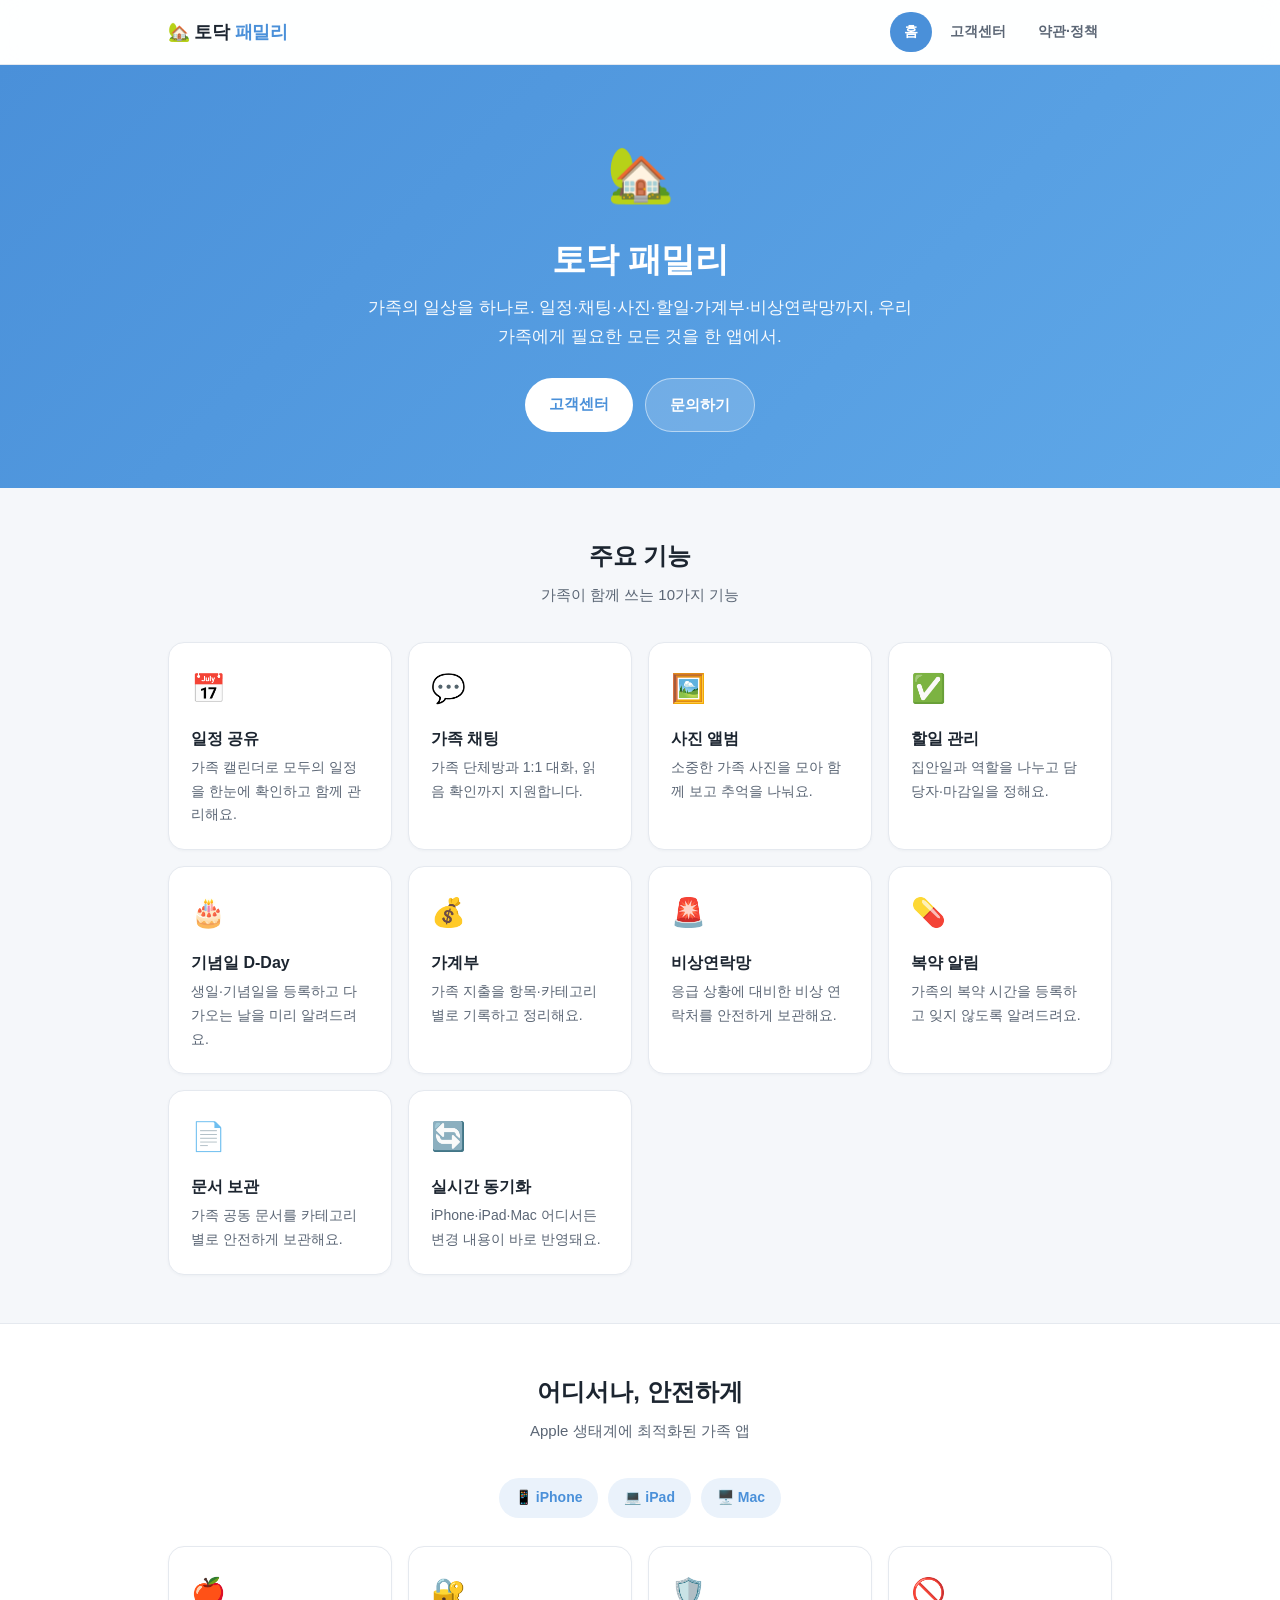
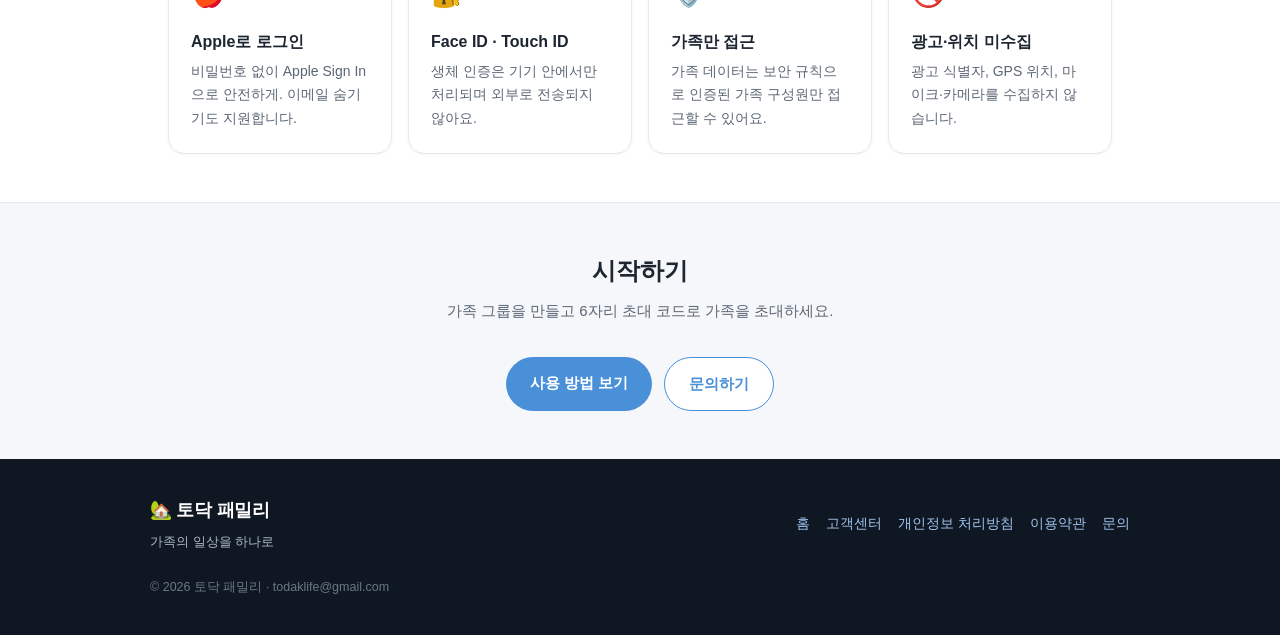
==== commit 20351f04: "Add files via upload" ====
--- a/index.html
+++ b/index.html
@@ -3,501 +3,93 @@
 <head>
 <meta charset="UTF-8">
 <meta name="viewport" content="width=device-width, initial-scale=1.0">
-<title>토닥 패밀리 — 약관 및 정책</title>
-<style>
-  :root{
-    --blue:#4A90D9; --bg:#f5f7fa; --card:#ffffff; --ink:#1c2530;
-    --muted:#5b6675; --line:#e5e9ef; --accent:#eaf2fb;
-  }
-  *{box-sizing:border-box;}
-  body{
-    margin:0; font-family:-apple-system,BlinkMacSystemFont,"Apple SD Gothic Neo","Pretendard","Noto Sans KR",sans-serif;
-    background:var(--bg); color:var(--ink); line-height:1.7; -webkit-font-smoothing:antialiased;
-  }
-  header{
-    background:linear-gradient(135deg,#4A90D9,#5fa8e8); color:#fff;
-    padding:40px 20px 28px; text-align:center;
-  }
-  header .logo{font-size:30px; font-weight:800; letter-spacing:-.5px;}
-  header .sub{opacity:.92; margin-top:6px; font-size:14px;}
-  nav{
-    position:sticky; top:0; z-index:10; background:rgba(255,255,255,.92);
-    backdrop-filter:saturate(180%) blur(12px); border-bottom:1px solid var(--line);
-    display:flex; justify-content:center; gap:4px; padding:8px; flex-wrap:wrap;
-  }
-  nav button{
-    border:0; background:transparent; color:var(--muted); font-size:14px; font-weight:600;
-    padding:9px 16px; border-radius:999px; cursor:pointer; transition:.15s; font-family:inherit;
-  }
-  nav button:hover{background:var(--accent); color:var(--blue);}
-  nav button.active{background:var(--blue); color:#fff;}
-  main{max-width:820px; margin:0 auto; padding:24px 18px 60px;}
-  section{display:none; animation:fade .25s ease;}
-  section.active{display:block;}
-  @keyframes fade{from{opacity:0; transform:translateY(6px);} to{opacity:1; transform:none;}}
-  .card{
-    background:var(--card); border:1px solid var(--line); border-radius:16px;
-    padding:26px 24px; margin-bottom:18px; box-shadow:0 1px 3px rgba(20,40,80,.04);
-  }
-  h1{font-size:22px; margin:0 0 4px;}
-  .effective{color:var(--muted); font-size:13px; margin-bottom:18px;}
-  h2{font-size:17px; margin:26px 0 10px; padding-top:14px; border-top:1px solid var(--line); color:var(--blue);}
-  h2:first-of-type{border-top:0; padding-top:0;}
-  h3{font-size:15px; margin:16px 0 6px;}
-  p{margin:8px 0; font-size:15px; color:#2a3340;}
-  ul{margin:8px 0; padding-left:20px;}
-  li{margin:5px 0; font-size:15px; color:#2a3340;}
-  .lead{color:var(--muted); font-size:14px;}
-  .lic{background:var(--accent); border:1px solid #d6e4f5; border-radius:12px; padding:14px 16px; margin:12px 0;}
-  .lic .name{font-weight:700; font-size:15px;}
-  .lic .meta{font-size:13px; color:var(--muted); margin-top:3px;}
-  .lic a{color:var(--blue); word-break:break-all;}
-  pre{
-    background:#0f1722; color:#cdd6e3; border-radius:12px; padding:16px; overflow:auto;
-    font-size:12.5px; line-height:1.6; white-space:pre-wrap; word-break:break-word;
-  }
-  a{color:var(--blue);}
-  footer{text-align:center; color:var(--muted); font-size:12.5px; padding:30px 20px 50px;}
-  .contact{display:inline-block; margin-top:6px;}
-  @media(max-width:520px){ header{padding:32px 16px 22px;} h1{font-size:20px;} .card{padding:20px 16px;} }
-</style>
+<title>토닥 패밀리 — 가족의 일상을 하나로</title>
+<meta name="description" content="토닥 패밀리는 가족 일정·채팅·사진·할일·가계부·비상연락망을 한 곳에서 관리하는 가족 앱입니다.">
+<link rel="stylesheet" href="styles.css">
 </head>
 <body>
-<header>
-  <div class="logo">🏡 토닥 패밀리</div>
-  <div class="sub">가족의 일상을 하나로 · 약관 및 정책</div>
-</header>
 
-<nav>
-  <button class="tab-btn active" data-tab="privacy">개인정보 처리방침</button>
-  <button class="tab-btn" data-tab="terms">이용약관</button>
-  <button class="tab-btn" data-tab="licenses">오픈소스 라이선스</button>
-</nav>
+<div class="topbar">
+  <div class="inner">
+    <div class="brand">🏡 토닥 <span>패밀리</span></div>
+    <nav class="navlinks">
+      <a href="index.html" class="active">홈</a>
+      <a href="support.html">고객센터</a>
+      <a href="legal.html">약관·정책</a>
+    </nav>
+  </div>
+</div>
 
-<main>
-<!-- ============ 개인정보 처리방침 ============ -->
-<section id="privacy" class="active">
-  <div class="card">
-    <h1>토닥 패밀리 개인정보 처리방침</h1>
-    <div class="effective">시행일: 2026년 6월 1일</div>
-    <p class="lead">토닥 패밀리(이하 '앱')는 개인정보 보호법 제30조에 따라 정보주체의 개인정보를 보호하고 이와 관련한 고충을 신속하고 원활하게 처리할 수 있도록 다음과 같이 개인정보 처리방침을 수립·공개합니다.</p>
-
-    <h2>제1조 (개인정보의 처리 목적)</h2>
-    <p>앱은 다음의 목적을 위하여 개인정보를 처리합니다. 처리하고 있는 개인정보는 다음 목적 이외의 용도로는 이용되지 않으며, 이용 목적이 변경되는 경우에는 개인정보 보호법 제18조에 따라 별도의 동의를 받는 등 필요한 조치를 이행할 예정입니다.</p>
-    <ul>
-      <li>① 가족 서비스 제공: 가족 구성원 간 일정 공유, 채팅, 공지, 사진 공유, 할일 관리, 기념일 관리, 가계부, 위치 공유, 문서 보관 기능 제공</li>
-      <li>② 복약 알림 서비스: 가족 구성원의 복약 일정 등록 및 로컬 알림 제공</li>
-      <li>③ 비상연락망 관리: 응급 상황 시 신속한 연락을 위한 비상 연락처 등록 및 관리</li>
-      <li>④ 회원 인증: Apple Sign In 및 생체 인증(Face ID/Touch ID)을 통한 안전한 로그인 처리</li>
-      <li>⑤ 실시간 동기화: Google Firebase Firestore를 통한 가족 구성원 간 데이터 실시간 동기화</li>
-      <li>⑥ 서비스 품질 개선: 앱 오류 확인 및 기능 개선</li>
-    </ul>
-
-    <h2>제2조 (처리하는 개인정보의 항목)</h2>
-    <h3>■ 필수 항목</h3>
-    <ul>
-      <li>Apple Sign In 식별자 (Apple User ID), Firebase 인증 UID</li>
-      <li>이름(닉네임), 역할(부모·자녀·조부모 등), 프로필 색상</li>
-      <li>가족 그룹명, 초대 코드</li>
-      <li>이메일 주소 (Apple Sign In을 통해 제공 시)</li>
-    </ul>
-    <h3>■ 선택 항목 (기능 사용 시에만 수집)</h3>
-    <ul>
-      <li>가족 일정: 일정 제목, 날짜, 시간, 장소, 설명</li>
-      <li>채팅: 메시지 내용, 전송 시각, 읽음 여부(읽은 구성원 이름)</li>
-      <li>사진: 이미지 데이터, 업로드 일시, 캡션</li>
-      <li>할일: 할일 제목, 담당자, 마감일, 우선순위</li>
-      <li>기념일: 기념일명, 날짜, 종류</li>
-      <li>가계부: 지출 항목, 금액, 날짜, 카테고리, 결제자</li>
-      <li>가족 장소: 장소명, 주소, 카테고리, 메모</li>
-      <li>문서: 문서명, 카테고리, 메모, 첨부 이미지</li>
-    </ul>
-    <h3>■ 민감정보 (기능 사용 시 처리)</h3>
-    <ul>
-      <li>건강·복약 정보: 약 이름, 용량, 복약 시간, 복약 대상자명</li>
-      <li>생체 인증: Face ID/Touch ID 인증 결과 (기기 내 LocalAuthentication만 처리, 외부 전송 없음)</li>
-    </ul>
-    <h3>■ 비상연락망</h3>
-    <ul>
-      <li>연락처: 이름, 관계, 전화번호, 주소, 혈액형</li>
-    </ul>
-
-    <h2>제3조 (개인정보의 처리 및 보유 기간)</h2>
-    <p>① 앱은 법령에 따른 개인정보 보유·이용 기간 또는 정보주체로부터 개인정보를 수집 시에 동의받은 개인정보 보유·이용 기간 내에서 개인정보를 처리·보유합니다.</p>
-    <p>② 각각의 개인정보 처리 및 보유 기간은 다음과 같습니다.</p>
-    <ul>
-      <li>서비스 이용 기간: 앱 사용 중 및 서비스 탈퇴 시까지</li>
-      <li>기기 로컬 데이터: 설정 초기화 또는 앱 삭제 시 즉시 파기</li>
-      <li>Firebase Firestore 데이터: 이용자 삭제 요청 후 30일 이내 파기</li>
-      <li>Firebase Authentication 계정: 삭제 요청 후 30일 이내 파기</li>
-      <li>생체 인증 데이터: 기기 내 처리 후 즉시 파기 (서버 전송 없음)</li>
-    </ul>
-    <p>③ 단, 관계 법령의 규정에 의하여 보존할 필요가 있는 경우 해당 법령에서 정한 기간 동안 보존합니다.</p>
-
-    <h2>제4조 (개인정보의 제3자 제공)</h2>
-    <p>① 앱은 정보주체의 개인정보를 제1조에서 명시한 목적 범위 내에서만 처리하며, 정보주체의 동의, 법률의 특별한 규정 등 개인정보 보호법 제17조에 해당하는 경우에만 개인정보를 제3자에게 제공합니다.</p>
-    <p>② 앱은 현재 개인정보를 제3자에게 제공하지 않습니다. 제3자 제공이 필요한 경우 사전에 별도 동의를 받겠습니다.</p>
-    <p>③ 단, 다음의 경우 예외적으로 제3자에게 정보를 제공할 수 있습니다.</p>
-    <ul>
-      <li>정보주체로부터 별도의 동의를 받은 경우</li>
-      <li>법률에 특별한 규정이 있거나 법령상 의무를 준수하기 위하여 불가피한 경우</li>
-    </ul>
-
-    <h2>제5조 (개인정보처리의 위탁)</h2>
-    <p>앱은 원활한 서비스 제공을 위하여 다음과 같이 개인정보 처리업무를 위탁하고 있습니다.</p>
-    <h3>▶ Apple Inc.</h3>
-    <ul>
-      <li>위탁 업무: Apple Sign In 인증, Face ID/Touch ID 생체 인증 처리(기기 내), 앱 배포 및 결제 처리</li>
-      <li>보유 기간: 서비스 이용 기간 종료 시까지</li>
-      <li>참고: <a href="https://www.apple.com/kr/privacy" target="_blank" rel="noopener">apple.com/kr/privacy</a></li>
-    </ul>
-    <h3>▶ Google LLC (Firebase)</h3>
-    <ul>
-      <li>위탁 업무: Firebase Authentication(회원 인증·세션 관리), Cloud Firestore(데이터 저장·실시간 동기화)</li>
-      <li>처리 정보: Firebase UID, 이메일 주소, 앱 내 콘텐츠(일정·채팅·사진 메타데이터 등)</li>
-      <li>데이터 저장 위치: 미국 및 Google 글로벌 데이터센터 (Google Cloud 서비스 약관 적용)</li>
-      <li>보유 기간: 서비스 이용 기간 종료 또는 삭제 요청 후 30일 이내</li>
-      <li>참고: <a href="https://firebase.google.com/support/privacy" target="_blank" rel="noopener">firebase.google.com/support/privacy</a>, <a href="https://policies.google.com/privacy" target="_blank" rel="noopener">policies.google.com/privacy</a></li>
-    </ul>
-    <p class="lead">※ 각 위탁처의 개인정보 보호 수준은 해당 기관의 개인정보 처리방침에서 확인하실 수 있습니다.</p>
-
-    <h2>제6조 (정보주체와 법정대리인의 권리·의무 및 행사방법)</h2>
-    <p>① 정보주체는 앱에 대해 언제든지 다음 각 호의 개인정보 보호 관련 권리를 행사할 수 있습니다.</p>
-    <ul>
-      <li>개인정보 열람 요구</li>
-      <li>오류 등이 있을 경우 정정 요구</li>
-      <li>삭제 요구</li>
-      <li>처리정지 요구</li>
-    </ul>
-    <p>② 제1항에 따른 권리 행사는 앱 내 설정 메뉴를 통하거나, todaklife@gmail.com으로 전자우편을 보내 요청하실 수 있으며, 앱은 이에 대해 10일 이내 조치하겠습니다.</p>
-    <p>③ Firebase에 저장된 데이터(Firestore 데이터, Firebase Auth 계정)의 완전 삭제 요청 시 todaklife@gmail.com으로 연락주시면 30일 이내에 처리해 드립니다.</p>
-    <p>④ 정보주체가 개인정보의 오류 등에 대한 정정 또는 삭제를 요구한 경우, 앱은 정정 또는 삭제를 완료할 때까지 해당 개인정보를 이용하거나 제공하지 않습니다.</p>
-    <p>⑤ 만 14세 미만 아동의 경우 법정대리인이 아동의 개인정보에 대한 권리를 행사할 수 있습니다.</p>
-
-    <h2>제7조 (개인정보의 파기)</h2>
-    <p>① 앱은 개인정보 보유기간의 경과, 처리목적 달성 등 개인정보가 불필요하게 되었을 때에는 지체없이 해당 개인정보를 파기합니다.</p>
-    <p>② 파기 방법 및 절차</p>
-    <ul>
-      <li>기기 로컬 데이터: 설정 → '가족 설정 다시 하기' 또는 각 항목 개별 삭제 → 즉시 파기</li>
-      <li>Firebase Firestore 데이터: todaklife@gmail.com으로 삭제 요청 → 30일 이내 파기</li>
-      <li>Firebase Authentication 계정: 동일 이메일로 요청 → 30일 이내 파기</li>
-      <li>생체 인증 데이터: 앱이 LocalAuthentication 처리 후 즉시 파기 (서버에 저장되지 않음)</li>
-      <li>전자적 파일: 복원 불가능한 기술적 방법으로 삭제</li>
-    </ul>
-    <p>③ 다른 법령에 따라 개인정보를 계속 보존하여야 하는 경우에는 별도 보관 후 해당 기간 만료 시 파기합니다.</p>
-
-    <h2>제8조 (개인정보의 안전성 확보 조치)</h2>
-    <p>앱은 개인정보 보호법 제29조에 따라 다음과 같이 안전성 확보에 필요한 기술적·관리적 조치를 하고 있습니다.</p>
-    <h3>① 인증 보안</h3>
-    <ul>
-      <li>Apple Sign In: Apple OAuth 2.0 기반 안전한 인증 (비밀번호 미수집, 이메일 숨기기 지원)</li>
-      <li>Face ID / Touch ID: Apple LocalAuthentication 프레임워크 기기 내 처리 (생체 정보 외부 전송 없음)</li>
-      <li>Firebase Authentication: SHA256 nonce 기반 Apple 자격증명 검증 및 세션 토큰 관리</li>
-    </ul>
-    <h3>② 데이터 암호화</h3>
-    <ul>
-      <li>Firebase Firestore: 전송 중 TLS 암호화, 저장 시 AES-256 암호화 (Google 관리)</li>
-      <li>로컬 SwiftData: Apple 기기 데이터 보호 수준 적용</li>
-    </ul>
-    <h3>③ 접근 제한</h3>
-    <ul>
-      <li>가족 그룹 데이터는 Firebase Security Rules를 통해 해당 그룹 인증 구성원에게만 접근 허용</li>
-      <li>초대 코드 기반 가족 그룹 접근 통제</li>
-    </ul>
-    <h3>④ 최소 수집 원칙</h3>
-    <ul>
-      <li>복약·건강 정보 등 민감정보는 기능 사용 목적에 한하여 최소한으로 처리</li>
-      <li>광고 식별자(IDFA), 위치 정보(GPS 좌표), 마이크·카메라 미수집</li>
-    </ul>
-
-    <h2>제9조 (개인정보 자동 수집 장치의 설치·운영 및 거부)</h2>
-    <p>① 앱은 쿠키(Cookie)를 사용하지 않습니다.</p>
-    <p>② 앱은 광고 식별자(IDFA/GAID) 및 위치 정보를 수집하지 않습니다.</p>
-    <p>③ Firebase SDK는 서비스 운영 목적으로 익명화된 네트워크 요청 로그를 기록할 수 있으며, 이는 Google Firebase 개인정보 처리방침(firebase.google.com/support/privacy)에 따라 처리됩니다. 앱은 Firebase Analytics 및 Crashlytics를 별도 활성화하지 않습니다.</p>
-    <p>④ Apple의 운영체제가 기본적으로 수집하는 시스템 로그(충돌 리포트 등)는 Apple의 정책에 따라 처리됩니다.</p>
-
-    <h2>제10조 (개인정보 보호책임자)</h2>
-    <p>① 앱은 개인정보 처리에 관한 업무를 총괄해서 책임지고, 정보주체의 개인정보 관련 불만처리 및 피해구제 등을 위하여 다음과 같이 개인정보 보호책임자를 지정하고 있습니다.</p>
-    <h3>▶ 개인정보 보호책임자</h3>
-    <ul>
-      <li>성명: 토닥 패밀리 운영팀</li>
-      <li>이메일: todaklife@gmail.com</li>
-      <li>처리 기간: 문의 접수 후 10일 이내 회신</li>
-    </ul>
-    <p>② 정보주체께서는 앱을 이용하시면서 발생한 모든 개인정보 보호 관련 문의, 불만처리, 피해구제 등에 관한 사항을 개인정보 보호책임자에게 문의하실 수 있습니다. 앱은 정보주체의 문의에 대해 지체없이 답변 및 처리해드릴 것입니다.</p>
-
-    <h2>제11조 (권익침해 구제방법)</h2>
-    <p>정보주체는 아래의 기관에 대해 개인정보 침해에 대한 피해구제, 상담 등을 문의하실 수 있습니다.</p>
-    <ul>
-      <li>개인정보 침해신고센터 (한국인터넷진흥원 운영) — privacy.kisa.or.kr / (국번없이) 118</li>
-      <li>개인정보 분쟁조정위원회 — www.kopico.go.kr / 1833-6972</li>
-      <li>대검찰청 사이버범죄수사단 — www.spo.go.kr / 02-3480-3573</li>
-      <li>경찰청 사이버안전국 — cyberbureau.police.go.kr / (국번없이) 182</li>
-    </ul>
-
-    <h2>제12조 (개인정보 처리방침 변경)</h2>
-    <p>① 이 개인정보처리방침은 2026년 6월 1일부터 적용됩니다.</p>
-    <p>② 이번 개정의 주요 변경 사항 (2026년 6월 1일 기준):</p>
-    <ul>
-      <li>Google Firebase(Firestore, Firebase Authentication) 도입에 따른 위탁 처리 내용 추가 (제5조)</li>
-      <li>Face ID / Touch ID 생체 인증 처리 항목 추가 (제2조, 제8조)</li>
-      <li>채팅 읽음 확인 기능 관련 처리 항목 추가 (제2조)</li>
-      <li>Firebase 데이터 파기 절차 구체화 (제7조)</li>
-    </ul>
-    <p>③ 개인정보 처리방침이 변경되는 경우 앱 업데이트 또는 앱 내 공지를 통해 사전 안내합니다.</p>
+<section class="hero">
+  <div class="emoji">🏡</div>
+  <h1>토닥 패밀리</h1>
+  <p>가족의 일상을 하나로. 일정·채팅·사진·할일·가계부·비상연락망까지, 우리 가족에게 필요한 모든 것을 한 앱에서.</p>
+  <div class="cta">
+    <a class="btn btn-primary" href="support.html">고객센터</a>
+    <a class="btn btn-ghost" href="mailto:todaklife@gmail.com">문의하기</a>
   </div>
 </section>
 
-<!-- ============ 이용약관 ============ -->
-<section id="terms">
-  <div class="card">
-    <h1>토닥 패밀리 서비스 이용약관</h1>
-    <div class="effective">시행일: 2026년 6월 1일</div>
-    <p class="lead">토닥 패밀리(이하 '앱' 또는 '서비스')를 이용해 주셔서 감사합니다. 본 약관은 앱의 서비스 이용에 관한 조건 및 절차, 이용자와 앱 간의 권리·의무 및 책임사항을 규정합니다.</p>
+<div class="wrap">
+  <h2 class="section-title">주요 기능</h2>
+  <p class="section-sub">가족이 함께 쓰는 10가지 기능</p>
+  <div class="grid">
+    <div class="feature"><div class="ic">📅</div><h3>일정 공유</h3><p>가족 캘린더로 모두의 일정을 한눈에 확인하고 함께 관리해요.</p></div>
+    <div class="feature"><div class="ic">💬</div><h3>가족 채팅</h3><p>가족 단체방과 1:1 대화, 읽음 확인까지 지원합니다.</p></div>
+    <div class="feature"><div class="ic">🖼️</div><h3>사진 앨범</h3><p>소중한 가족 사진을 모아 함께 보고 추억을 나눠요.</p></div>
+    <div class="feature"><div class="ic">✅</div><h3>할일 관리</h3><p>집안일과 역할을 나누고 담당자·마감일을 정해요.</p></div>
+    <div class="feature"><div class="ic">🎂</div><h3>기념일 D-Day</h3><p>생일·기념일을 등록하고 다가오는 날을 미리 알려드려요.</p></div>
+    <div class="feature"><div class="ic">💰</div><h3>가계부</h3><p>가족 지출을 항목·카테고리별로 기록하고 정리해요.</p></div>
+    <div class="feature"><div class="ic">🚨</div><h3>비상연락망</h3><p>응급 상황에 대비한 비상 연락처를 안전하게 보관해요.</p></div>
+    <div class="feature"><div class="ic">💊</div><h3>복약 알림</h3><p>가족의 복약 시간을 등록하고 잊지 않도록 알려드려요.</p></div>
+    <div class="feature"><div class="ic">📄</div><h3>문서 보관</h3><p>가족 공동 문서를 카테고리별로 안전하게 보관해요.</p></div>
+    <div class="feature"><div class="ic">🔄</div><h3>실시간 동기화</h3><p>iPhone·iPad·Mac 어디서든 변경 내용이 바로 반영돼요.</p></div>
+  </div>
+</div>
 
-    <h2>제1조 (목적)</h2>
-    <p>본 약관은 토닥 패밀리(이하 '앱')가 제공하는 가족 플랫폼 서비스(이하 '서비스')의 이용과 관련하여 앱과 이용자 간의 권리, 의무 및 책임사항을 규정함을 목적으로 합니다.</p>
+<div class="band">
+  <div class="wrap" style="text-align:center;">
+    <h2 class="section-title">어디서나, 안전하게</h2>
+    <p class="section-sub">Apple 생태계에 최적화된 가족 앱</p>
+    <div class="pills">
+      <span class="pill">📱 iPhone</span>
+      <span class="pill">💻 iPad</span>
+      <span class="pill">🖥️ Mac</span>
+    </div>
+    <div class="grid" style="margin-top:28px; text-align:left;">
+      <div class="feature"><div class="ic">🍎</div><h3>Apple로 로그인</h3><p>비밀번호 없이 Apple Sign In으로 안전하게. 이메일 숨기기도 지원합니다.</p></div>
+      <div class="feature"><div class="ic">🔐</div><h3>Face ID · Touch ID</h3><p>생체 인증은 기기 안에서만 처리되며 외부로 전송되지 않아요.</p></div>
+      <div class="feature"><div class="ic">🛡️</div><h3>가족만 접근</h3><p>가족 데이터는 보안 규칙으로 인증된 가족 구성원만 접근할 수 있어요.</p></div>
+      <div class="feature"><div class="ic">🚫</div><h3>광고·위치 미수집</h3><p>광고 식별자, GPS 위치, 마이크·카메라를 수집하지 않습니다.</p></div>
+    </div>
+  </div>
+</div>
 
-    <h2>제2조 (용어의 정의)</h2>
-    <ul>
-      <li>① '서비스'란 앱이 제공하는 가족 일정 공유, 채팅, 사진 앨범, 할일 관리, 기념일, 가계부, 비상연락망, 복약 알림, 문서 보관 등 모든 기능을 의미합니다.</li>
-      <li>② '이용자'란 본 약관에 동의하고 앱이 제공하는 서비스를 이용하는 자를 말합니다.</li>
-      <li>③ '가족 그룹'이란 이용자가 초대 코드를 통해 구성한 가족 구성원의 집합을 의미합니다.</li>
-      <li>④ '콘텐츠'란 이용자가 서비스 내에 게시한 텍스트, 이미지, 일정, 메시지 등 모든 형태의 정보를 말합니다.</li>
-      <li>⑤ '계정'이란 Apple Sign In을 통해 부여된 Apple ID 및 이와 연동된 Firebase 인증 계정을 의미합니다.</li>
-    </ul>
-
-    <h2>제3조 (약관의 효력 및 변경)</h2>
-    <p>① 본 약관은 서비스를 이용하고자 하는 모든 이용자에게 적용됩니다.</p>
-    <p>② 앱은 필요한 경우 관련 법령을 위배하지 않는 범위 내에서 본 약관을 변경할 수 있습니다.</p>
-    <p>③ 약관이 변경될 경우 앱 업데이트 또는 앱 내 공지사항을 통해 변경 내용을 사전 공지합니다. 공지 후 7일 이내에 이의를 제기하지 않으면 변경 약관에 동의한 것으로 간주합니다.</p>
-    <p>④ 이용자가 변경된 약관에 동의하지 않는 경우 서비스 이용을 중단하고 앱을 삭제할 수 있습니다.</p>
-
-    <h2>제4조 (서비스의 제공 및 변경)</h2>
-    <p>① 앱이 제공하는 주요 서비스는 다음과 같습니다.</p>
-    <ul>
-      <li>가족 구성원 간 일정 공유 및 캘린더 관리</li>
-      <li>가족 채팅 및 1:1 대화 (읽음 확인 기능 포함)</li>
-      <li>가족 사진 앨범 공유</li>
-      <li>할일 목록 및 역할 분담 관리</li>
-      <li>기념일 등록 및 D-Day 관리</li>
-      <li>가계부 및 지출 내역 관리</li>
-      <li>비상연락망 및 긴급 연락 기능</li>
-      <li>복약 알림 서비스 (로컬 알림)</li>
-      <li>가족 문서 보관함</li>
-      <li>가족 공지사항</li>
-      <li>Google Firebase Firestore 기반 iPhone·iPad·Mac 실시간 다기기 동기화</li>
-    </ul>
-    <p>② 앱은 서비스의 품질 향상을 위해 서비스 내용을 추가, 변경, 중단할 수 있으며, 이 경우 사전에 공지합니다.</p>
-    <p>③ 서비스는 연중무휴, 24시간 제공을 원칙으로 하나, 시스템 점검·유지보수 또는 Google Firebase·Apple 서비스 장애 등 불가피한 사유로 일시 중단될 수 있습니다.</p>
-
-    <h2>제5조 (서비스의 중단)</h2>
-    <p>① 앱은 다음 각 호의 경우 서비스 제공을 일시적으로 중단할 수 있습니다.</p>
-    <ul>
-      <li>시스템 점검, 교체, 고장 등 기술적 사유</li>
-      <li>Google Firebase 또는 Apple 서비스 장애</li>
-      <li>천재지변, 국가비상사태 등 불가항력적 사유</li>
-    </ul>
-    <p>② 서비스 중단 시 앱 내 공지 또는 앱 스토어를 통해 이용자에게 통지합니다. 다만, 불가항력적 사유로 인한 중단은 사전 통지가 어려울 수 있습니다.</p>
-    <p>③ 앱은 서비스 중단으로 인한 이용자의 피해에 대해 앱의 고의 또는 중과실이 없는 한 책임을 지지 않습니다.</p>
-
-    <h2>제6조 (이용 자격 및 계정 관리)</h2>
-    <p>① 본 서비스는 만 14세 이상 이용자를 대상으로 합니다. 만 14세 미만의 아동은 법정대리인의 동의 하에 이용할 수 있습니다.</p>
-    <p>② 이용자는 Apple Sign In을 통해 서비스에 로그인합니다. 이후 기기에서 Face ID 또는 Touch ID를 통한 생체 인증 로그인을 사용할 수 있습니다.</p>
-    <p>③ 가족 그룹 생성자(이하 '관리자')는 6자리 초대 코드를 통해 가족 구성원을 초대할 수 있습니다.</p>
-    <p>④ 초대 코드는 관리자 책임 하에 관리되어야 하며, 무단 공유로 인한 불이익은 초대 코드를 공유한 이용자가 책임집니다.</p>
-    <p>⑤ 이용자는 타인의 개인정보를 도용하거나 허위 정보를 등록하여서는 안 됩니다.</p>
-    <p>⑥ 이용자는 Apple ID 및 기기 생체 인증 보안을 스스로 책임지며, 계정 정보 유출로 인한 피해는 이용자 본인이 부담합니다.</p>
-
-    <h2>제7조 (서비스 탈퇴 및 이용 제한)</h2>
-    <p>① 이용자는 언제든지 앱 내 '설정 → 가족 설정 다시 하기' 기능을 통해 기기 로컬 데이터를 초기화하거나 앱을 삭제함으로써 서비스 이용을 종료할 수 있습니다.</p>
-    <p>② Firebase 계정 데이터(Firestore 저장 데이터, Firebase Auth 계정)의 완전 삭제를 원하실 경우 todaklife@gmail.com으로 요청하시면 30일 이내 처리해 드립니다.</p>
-    <p>③ 앱은 이용자가 다음 각 호의 행위를 한 경우 사전 통지 없이 서비스 이용을 제한할 수 있습니다.</p>
-    <ul>
-      <li>본 약관을 위반한 경우</li>
-      <li>타인의 명예를 훼손하거나 불이익을 주는 행위</li>
-      <li>서비스의 정상적인 운영을 방해하는 행위</li>
-      <li>법령에 위반되는 행위</li>
-    </ul>
-    <p>④ 서비스 이용 종료 후 이용자의 데이터는 개인정보 처리방침에 따라 처리됩니다.</p>
-
-    <h2>제8조 (이용자의 의무)</h2>
-    <p>① 이용자는 다음 각 호의 행위를 하여서는 안 됩니다.</p>
-    <ul>
-      <li>타인의 정보 도용 및 허위 정보 등록</li>
-      <li>앱이 게시한 정보의 무단 변경</li>
-      <li>앱이 정한 방법 이외의 방법으로 서비스 이용</li>
-      <li>서비스를 이용하여 얻은 정보의 무단 복제, 배포, 상업적 이용</li>
-      <li>타인의 저작권, 초상권 등 지식재산권 침해</li>
-      <li>음란물, 폭력적 콘텐츠 등 유해한 정보 게시</li>
-      <li>기타 관계 법령에 위반되는 행위</li>
-    </ul>
-    <p>② 이용자는 관계 법령, 본 약관의 규정, 이용 안내 사항 등을 준수하여야 합니다.</p>
-    <p>③ 이용자는 본인의 Apple ID 계정 보안을 책임지며, 계정 정보 유출로 인한 피해는 이용자 본인이 책임집니다.</p>
-
-    <h2>제9조 (금지 행위)</h2>
-    <p>이용자는 서비스를 이용하면서 다음 행위를 하여서는 안 됩니다.</p>
-    <ul>
-      <li>① 타인의 개인정보를 무단으로 수집, 저장, 공개하는 행위</li>
-      <li>② 가족 그룹 내 구성원의 동의 없이 개인 정보 또는 사생활을 노출하는 행위</li>
-      <li>③ 앱의 서비스 운영을 방해하거나 Firebase 등 백엔드 인프라에 과부하를 일으키는 행위</li>
-      <li>④ 악성 소프트웨어나 바이러스를 배포하는 행위</li>
-      <li>⑤ 앱의 소스코드, Firebase 데이터베이스 구조 등을 역공학(Reverse Engineering)하거나 무단으로 접근하는 행위</li>
-      <li>⑥ 상업적 광고, 스팸 메시지 등을 발송하는 행위</li>
-      <li>⑦ 아동·청소년을 대상으로 한 유해 콘텐츠를 게시하거나 배포하는 행위</li>
-      <li>⑧ 기타 사회 통념상 부적절하거나 타인에게 피해를 주는 행위</li>
-    </ul>
-
-    <h2>제10조 (저작권 및 지식재산권)</h2>
-    <p>① 이용자가 서비스 내에 게시한 콘텐츠(사진, 메시지, 문서 등)의 저작권은 해당 이용자에게 귀속됩니다.</p>
-    <p>② 이용자는 서비스 내에 콘텐츠를 게시함으로써, 해당 콘텐츠를 가족 그룹 내 구성원이 열람·이용할 수 있도록 하는 비독점적 권리를 앱에 부여합니다.</p>
-    <p>③ 앱이 제공하는 서비스 자체(UI, 기능, 로고, 브랜드 등)에 관한 지식재산권은 앱에 귀속됩니다.</p>
-    <p>④ 이용자는 앱의 사전 서면 동의 없이 서비스 관련 지식재산권을 복제, 배포, 판매, 전송하거나 2차적 저작물 작성 등에 이용할 수 없습니다.</p>
-
-    <h2>제11조 (손해배상 및 면책)</h2>
-    <p>① 앱은 무료로 서비스를 제공하며, 서비스와 관련하여 발생한 이용자의 손해에 대해 앱의 고의 또는 중과실이 없는 한 책임을 지지 않습니다.</p>
-    <p>② 앱은 다음의 경우 책임을 지지 않습니다.</p>
-    <ul>
-      <li>천재지변, 전쟁, 테러, 해킹 등 불가항력으로 인한 서비스 장애</li>
-      <li>Google Firebase 또는 Apple 서비스 장애·중단으로 인한 데이터 손실</li>
-      <li>이용자의 귀책사유로 인한 서비스 이용 장애</li>
-      <li>이용자가 서비스 내에 게시한 콘텐츠의 신뢰성, 정확성</li>
-      <li>이용자 간 분쟁으로 인해 발생한 손해</li>
-    </ul>
-    <p>③ 이용자가 타인에게 손해를 입힌 경우, 해당 이용자가 직접 책임을 지며 앱은 이에 관여하지 않습니다.</p>
-    <p>④ 앱은 복약 알림 서비스를 의료적 조언으로 제공하지 않습니다. 복약 관련 의사 결정 및 그 결과에 대한 책임은 이용자 본인에게 있습니다.</p>
-    <p>⑤ 앱은 서비스를 통해 제공된 정보의 정확성이나 완전성을 보증하지 않으며, 이로 인한 손해에 대해 책임을 지지 않습니다.</p>
-
-    <h2>제12조 (분쟁 해결)</h2>
-    <p>① 앱과 이용자 간 서비스 이용으로 발생한 분쟁에 대해 소송이 제기될 경우, 민사소송법상의 관할 법원을 제1심 관할 법원으로 합니다.</p>
-    <p>② 서비스 이용과 관련한 분쟁은 당사자 간 협의로 해결하는 것을 원칙으로 합니다.</p>
-    <p>③ 협의가 이루어지지 않을 경우 소비자분쟁해결기준 또는 관련 법령에 따라 처리합니다.</p>
-    <h3>▶ 불만 및 문의 접수</h3>
-    <ul>
-      <li>이메일: todaklife@gmail.com</li>
-      <li>처리 기간: 접수 후 10일 이내 회신</li>
-    </ul>
-
-    <h2>제13조 (준거법 및 기타)</h2>
-    <p>① 본 약관의 해석 및 앱과 이용자 간의 분쟁에는 대한민국 법령을 적용합니다.</p>
-    <p>② 본 약관에서 정하지 않은 사항은 관계 법령 및 상관습에 따릅니다.</p>
-    <p>③ 본 약관의 일부 조항이 무효로 판단되더라도 나머지 조항은 유효하게 적용됩니다.</p>
-    <p class="lead">부칙: 본 약관은 2026년 6월 1일부터 시행합니다.</p>
+<div class="wrap narrow" style="text-align:center;">
+  <h2 class="section-title">시작하기</h2>
+  <p class="section-sub">가족 그룹을 만들고 6자리 초대 코드로 가족을 초대하세요.</p>
+  <div class="cta" style="justify-content:center;">
+    <a class="btn btn-primary" style="background:var(--blue); color:#fff;" href="support.html">사용 방법 보기</a>
+    <a class="btn btn-ghost" style="background:#fff; color:var(--blue); border:1px solid var(--blue);" href="mailto:todaklife@gmail.com">문의하기</a>
   </div>
-</section>
-
-<!-- ============ 오픈소스 라이선스 ============ -->
-<section id="licenses">
-  <div class="card">
-    <h1>오픈소스 라이선스</h1>
-    <div class="effective">버전 1.0.0 · 2026년 6월 기준</div>
-    <p class="lead">토닥 패밀리는 Apple 공식 프레임워크와 Firebase 관련 오픈소스 라이브러리를 사용합니다. 각 라이브러리의 라이선스 정보는 아래에 명시되어 있습니다.</p>
-
-    <h2>Apple 공식 프레임워크</h2>
-
-    <div class="lic"><div class="name">Swift 6.0</div><div class="meta">Apple Inc. / Swift Core Team · Apache License 2.0</div><p>본 앱의 주 프로그래밍 언어입니다. Swift는 오픈소스 언어로 Apache 2.0 라이선스 하에 배포됩니다.</p><a href="https://github.com/apple/swift" target="_blank" rel="noopener">github.com/apple/swift</a></div>
-    <div class="lic"><div class="name">SwiftUI (iOS 17.0+)</div><div class="meta">Apple Inc. · Apple SDK License</div><p>선언형 UI 프레임워크로, 앱의 모든 화면을 구성하는 데 사용됩니다.</p><a href="https://developer.apple.com/xcode/swiftui" target="_blank" rel="noopener">developer.apple.com/xcode/swiftui</a></div>
-    <div class="lic"><div class="name">SwiftData (iOS 17.0+)</div><div class="meta">Apple Inc. · Apple SDK License</div><p>앱의 로컬 데이터 저장 및 관리에 사용됩니다.</p><a href="https://developer.apple.com/documentation/swiftdata" target="_blank" rel="noopener">developer.apple.com/documentation/swiftdata</a></div>
-    <div class="lic"><div class="name">CloudKit (iOS 17.0+)</div><div class="meta">Apple Inc. · Apple SDK License</div><p>Apple iCloud 인프라 기반의 데이터 동기화 프레임워크입니다.</p><a href="https://developer.apple.com/documentation/cloudkit" target="_blank" rel="noopener">developer.apple.com/documentation/cloudkit</a></div>
-    <div class="lic"><div class="name">AuthenticationServices (iOS 13.0+)</div><div class="meta">Apple Inc. · Apple SDK License</div><p>'Apple로 로그인' 기능 구현에 사용됩니다.</p><a href="https://developer.apple.com/documentation/authenticationservices" target="_blank" rel="noopener">developer.apple.com/documentation/authenticationservices</a></div>
-    <div class="lic"><div class="name">LocalAuthentication (iOS 8.0+)</div><div class="meta">Apple Inc. · Apple SDK License</div><p>Face ID / Touch ID 생체 인증 처리에 사용됩니다. 생체 정보는 기기 내부에서만 처리되며 외부로 전송되지 않습니다.</p><a href="https://developer.apple.com/documentation/localauthentication" target="_blank" rel="noopener">developer.apple.com/documentation/localauthentication</a></div>
-    <div class="lic"><div class="name">PhotosUI (iOS 16.0+)</div><div class="meta">Apple Inc. · Apple SDK License</div><p>가족 사진 앨범 기능에서 사진 라이브러리 접근 및 선택에 사용됩니다.</p><a href="https://developer.apple.com/documentation/photosui" target="_blank" rel="noopener">developer.apple.com/documentation/photosui</a></div>
-    <div class="lic"><div class="name">MapKit (iOS 17.0+)</div><div class="meta">Apple Inc. · Apple SDK License</div><p>가족 저장 장소 기능에서 지도 표시 및 위치 검색에 사용됩니다.</p><a href="https://developer.apple.com/documentation/mapkit" target="_blank" rel="noopener">developer.apple.com/documentation/mapkit</a></div>
-    <div class="lic"><div class="name">UserNotifications (iOS 10.0+)</div><div class="meta">Apple Inc. · Apple SDK License</div><p>복약 알림 기능의 로컬 푸시 알림 발송에 사용됩니다.</p><a href="https://developer.apple.com/documentation/usernotifications" target="_blank" rel="noopener">developer.apple.com/documentation/usernotifications</a></div>
-    <div class="lic"><div class="name">SF Symbols 6.1</div><div class="meta">Apple Inc. · Apple Design Resources License</div><p>앱 전반에 걸쳐 아이콘으로 사용됩니다.</p><a href="https://developer.apple.com/sf-symbols" target="_blank" rel="noopener">developer.apple.com/sf-symbols</a></div>
-
-    <h2>Google Firebase 및 관련 오픈소스 라이브러리</h2>
-
-    <div class="lic"><div class="name">Firebase iOS SDK 11.x</div><div class="meta">Google LLC · Apache License 2.0</div><p>Firebase Auth(회원 인증), Cloud Firestore(실시간 데이터베이스), App Check 기능 제공에 사용됩니다.</p><a href="https://github.com/firebase/firebase-ios-sdk" target="_blank" rel="noopener">github.com/firebase/firebase-ios-sdk</a></div>
-    <div class="lic"><div class="name">GoogleDataTransport 10.x</div><div class="meta">Google LLC · Apache License 2.0</div><p>Firebase 내부 데이터 전송 파이프라인 라이브러리입니다.</p><a href="https://github.com/google/GoogleDataTransport" target="_blank" rel="noopener">github.com/google/GoogleDataTransport</a></div>
-    <div class="lic"><div class="name">gRPC-C++ 1.x</div><div class="meta">gRPC Authors / Google LLC · Apache License 2.0</div><p>Firebase Firestore 내부 원격 프로시저 호출(RPC) 통신에 사용됩니다.</p><a href="https://github.com/grpc/grpc" target="_blank" rel="noopener">github.com/grpc/grpc</a></div>
-    <div class="lic"><div class="name">nanopb 2.x</div><div class="meta">Petteri Aimonen · zlib License</div><p>Firebase 내부 Protocol Buffers 경량 인코딩/디코딩에 사용됩니다.</p><a href="https://github.com/nanopb/nanopb" target="_blank" rel="noopener">github.com/nanopb/nanopb</a></div>
-    <div class="lic"><div class="name">SwiftProtobuf 2.x</div><div class="meta">Apple Inc. · Apache License 2.0</div><p>Firebase 내부 Protocol Buffers Swift 바인딩에 사용됩니다.</p><a href="https://github.com/apple/swift-protobuf" target="_blank" rel="noopener">github.com/apple/swift-protobuf</a></div>
-    <div class="lic"><div class="name">Promises 2.x</div><div class="meta">Google LLC · Apache License 2.0</div><p>Firebase 내부 비동기 작업 처리에 사용됩니다.</p><a href="https://github.com/google/promises" target="_blank" rel="noopener">github.com/google/promises</a></div>
-    <div class="lic"><div class="name">LevelDB 1.x</div><div class="meta">Google Inc. · BSD 3-Clause License</div><p>Firebase Firestore 로컬 오프라인 캐시 저장에 사용됩니다.</p><a href="https://github.com/google/leveldb" target="_blank" rel="noopener">github.com/google/leveldb</a></div>
-    <div class="lic"><div class="name">Abseil-C++ 1.x</div><div class="meta">Google LLC · Apache License 2.0</div><p>Firebase 내부 C++ 공통 유틸리티 라이브러리입니다.</p><a href="https://github.com/abseil/abseil-cpp" target="_blank" rel="noopener">github.com/abseil/abseil-cpp</a></div>
-    <div class="lic"><div class="name">GTMSessionFetcher 3.x</div><div class="meta">Google LLC · Apache License 2.0</div><p>Firebase 내부 HTTP 세션 관리 및 네트워크 요청 처리에 사용됩니다.</p><a href="https://github.com/google/gtm-session-fetcher" target="_blank" rel="noopener">github.com/google/gtm-session-fetcher</a></div>
-    <div class="lic"><div class="name">GoogleUtilities 8.x</div><div class="meta">Google LLC · Apache License 2.0</div><p>Firebase 내부 공통 유틸리티(네트워크 정보, 앱 환경 감지 등)에 사용됩니다.</p><a href="https://github.com/google/GoogleUtilities" target="_blank" rel="noopener">github.com/google/GoogleUtilities</a></div>
-
-    <h2>라이선스 전문</h2>
-    <h3>Apache License 2.0</h3>
-    <pre>Copyright 해당 저작권자 및 기여자
-
-Licensed under the Apache License, Version 2.0 (the "License");
-you may not use this file except in compliance with the License.
-You may obtain a copy of the License at:
-
-    http://www.apache.org/licenses/LICENSE-2.0
-
-Unless required by applicable law or agreed to in writing, software
-distributed under the License is distributed on an "AS IS" BASIS,
-WITHOUT WARRANTIES OR CONDITIONS OF ANY KIND, either express or implied.
-See the License for the specific language governing permissions and
-limitations under the License.</pre>
-
-    <h3>BSD 3-Clause License (LevelDB)</h3>
-    <pre>Copyright (c) 2011 The LevelDB Authors. All rights reserved.
-
-Redistribution and use in source and binary forms, with or without
-modification, are permitted provided that the following conditions are met:
-
-1. Redistributions of source code must retain the above copyright notice,
-   this list of conditions and the following disclaimer.
-2. Redistributions in binary form must reproduce the above copyright notice,
-   this list of conditions and the following disclaimer in the documentation
-   and/or other materials provided with the distribution.
-3. Neither the name of the copyright holder nor the names of its contributors
-   may be used to endorse or promote products derived from this software
-   without specific prior written permission.
-
-THIS SOFTWARE IS PROVIDED BY THE COPYRIGHT HOLDERS AND CONTRIBUTORS "AS IS"
-AND ANY EXPRESS OR IMPLIED WARRANTIES, INCLUDING, BUT NOT LIMITED TO, THE
-IMPLIED WARRANTIES OF MERCHANTABILITY AND FITNESS FOR A PARTICULAR PURPOSE
-ARE DISCLAIMED.</pre>
-
-    <h3>zlib License (nanopb)</h3>
-    <pre>Copyright (c) 2011 Petteri Aimonen &lt;jpa at nanopb.mail.kapsi.fi&gt;
-
-This software is provided 'as-is', without any express or implied warranty.
-In no event will the authors be held liable for any damages arising from
-the use of this software.
-
-Permission is granted to anyone to use this software for any purpose,
-including commercial applications, and to alter it and redistribute it
-freely, subject to the following restrictions:
-
-1. The origin of this software must not be misrepresented; you must not
-   claim that you wrote the original software.
-2. Altered source versions must be plainly marked as such, and must not be
-   misrepresented as being the original software.
-3. This notice may not be removed or altered from any source distribution.</pre>
-
-    <h3>Apple SDK 라이선스 안내</h3>
-    <p>Apple의 프레임워크 및 SDK는 Apple SDK License Agreement에 따라 사용됩니다.</p>
-    <ul>
-      <li>Apple SDK 라이선스: <a href="https://developer.apple.com/terms" target="_blank" rel="noopener">developer.apple.com/terms</a></li>
-      <li>Apple 개인정보 처리방침: <a href="https://www.apple.com/kr/privacy" target="_blank" rel="noopener">apple.com/kr/privacy</a></li>
-    </ul>
-  </div>
-</section>
-</main>
+</div>
 
 <footer>
-  © 2026 토닥 패밀리 · 문의 <a class="contact" href="mailto:todaklife@gmail.com">todaklife@gmail.com</a>
+  <div class="inner">
+    <div>
+      <div class="brand">🏡 토닥 패밀리</div>
+      <div style="font-size:13px; margin-top:6px;">가족의 일상을 하나로</div>
+    </div>
+    <div class="flinks">
+      <a href="index.html">홈</a>
+      <a href="support.html">고객센터</a>
+      <a href="legal.html#privacy">개인정보 처리방침</a>
+      <a href="legal.html#terms">이용약관</a>
+      <a href="mailto:todaklife@gmail.com">문의</a>
+    </div>
+    <div class="copyright">© 2026 토닥 패밀리 · todaklife@gmail.com</div>
+  </div>
 </footer>
 
-<script>
-  const btns = document.querySelectorAll('.tab-btn');
-  const secs = document.querySelectorAll('section');
-  function show(id){
-    secs.forEach(s=>s.classList.toggle('active', s.id===id));
-    btns.forEach(b=>b.classList.toggle('active', b.dataset.tab===id));
-    if(history.replaceState) history.replaceState(null,'','#'+id);
-    window.scrollTo({top:0, behavior:'smooth'});
-  }
-  btns.forEach(b=>b.addEventListener('click', ()=>show(b.dataset.tab)));
-  const h=(location.hash||'').replace('#','');
-  if(['privacy','terms','licenses'].includes(h)) show(h);
-</script>
 </body>
 </html>
--- a/styles.css
+++ b/styles.css
@@ -0,0 +1,117 @@
+:root{
+  --blue:#4A90D9; --blue-d:#3a7bc0; --bg:#f5f7fa; --card:#fff; --ink:#1c2530;
+  --muted:#5b6675; --line:#e5e9ef; --accent:#eaf2fb; --amber:#f5a623; --green:#3fb27f;
+}
+*{box-sizing:border-box;}
+html{scroll-behavior:smooth;}
+body{
+  margin:0; font-family:-apple-system,BlinkMacSystemFont,"Apple SD Gothic Neo","Pretendard","Noto Sans KR",sans-serif;
+  background:var(--bg); color:var(--ink); line-height:1.7; -webkit-font-smoothing:antialiased;
+}
+a{color:var(--blue); text-decoration:none;}
+img{max-width:100%;}
+
+/* ===== top nav ===== */
+.topbar{
+  position:sticky; top:0; z-index:20; background:rgba(255,255,255,.9);
+  backdrop-filter:saturate(180%) blur(12px); border-bottom:1px solid var(--line);
+}
+.topbar .inner{max-width:980px; margin:0 auto; display:flex; align-items:center; justify-content:space-between; padding:12px 18px;}
+.brand{font-weight:800; font-size:18px; color:var(--ink); letter-spacing:-.3px;}
+.brand span{color:var(--blue);}
+.navlinks{display:flex; gap:4px;}
+.navlinks a{
+  color:var(--muted); font-size:14px; font-weight:600; padding:8px 14px; border-radius:999px; transition:.15s;
+}
+.navlinks a:hover{background:var(--accent); color:var(--blue);}
+.navlinks a.active{background:var(--blue); color:#fff;}
+
+/* ===== hero ===== */
+.hero{
+  background:linear-gradient(135deg,#4A90D9,#5fa8e8); color:#fff; text-align:center;
+  padding:64px 20px 56px;
+}
+.hero .emoji{font-size:54px;}
+.hero h1{font-size:34px; font-weight:800; margin:10px 0 6px; letter-spacing:-.5px;}
+.hero p{font-size:17px; opacity:.95; margin:0 auto; max-width:560px;}
+.cta{margin-top:26px; display:flex; gap:12px; justify-content:center; flex-wrap:wrap;}
+.btn{
+  display:inline-block; padding:13px 24px; border-radius:999px; font-weight:700; font-size:15px; cursor:pointer; border:0;
+}
+.btn-primary{background:#fff; color:var(--blue);}
+.btn-primary:hover{background:#eef5fd;}
+.btn-ghost{background:rgba(255,255,255,.16); color:#fff; border:1px solid rgba(255,255,255,.5);}
+.btn-ghost:hover{background:rgba(255,255,255,.26);}
+
+/* ===== layout ===== */
+.wrap{max-width:980px; margin:0 auto; padding:48px 18px;}
+.wrap.narrow{max-width:820px;}
+.section-title{text-align:center; font-size:24px; font-weight:800; margin:0 0 6px;}
+.section-sub{text-align:center; color:var(--muted); font-size:15px; margin:0 0 34px;}
+
+/* ===== feature grid ===== */
+.grid{display:grid; grid-template-columns:repeat(auto-fill,minmax(220px,1fr)); gap:16px;}
+.feature{background:var(--card); border:1px solid var(--line); border-radius:16px; padding:22px; box-shadow:0 1px 3px rgba(20,40,80,.04);}
+.feature .ic{font-size:28px;}
+.feature h3{font-size:16px; margin:12px 0 4px;}
+.feature p{font-size:14px; color:var(--muted); margin:0;}
+
+/* ===== bands ===== */
+.band{background:#fff; border-top:1px solid var(--line); border-bottom:1px solid var(--line);}
+.pills{display:flex; gap:10px; justify-content:center; flex-wrap:wrap; margin-top:8px;}
+.pill{background:var(--accent); color:var(--blue); font-weight:700; font-size:14px; padding:8px 16px; border-radius:999px;}
+
+/* ===== cards / docs ===== */
+.card{background:var(--card); border:1px solid var(--line); border-radius:16px; padding:26px 24px; margin-bottom:18px; box-shadow:0 1px 3px rgba(20,40,80,.04);}
+.card h1{font-size:22px; margin:0 0 4px;}
+.effective{color:var(--muted); font-size:13px; margin-bottom:18px;}
+.card h2{font-size:17px; margin:26px 0 10px; padding-top:14px; border-top:1px solid var(--line); color:var(--blue);}
+.card h2:first-of-type{border-top:0; padding-top:0;}
+.card h3{font-size:15px; margin:16px 0 6px;}
+.card p{margin:8px 0; font-size:15px; color:#2a3340;}
+.card ul{margin:8px 0; padding-left:20px;}
+.card li{margin:5px 0; font-size:15px; color:#2a3340;}
+.lead{color:var(--muted); font-size:14px;}
+.lic{background:var(--accent); border:1px solid #d6e4f5; border-radius:12px; padding:14px 16px; margin:12px 0;}
+.lic .name{font-weight:700; font-size:15px;}
+.lic .meta{font-size:13px; color:var(--muted); margin-top:3px;}
+.lic a{word-break:break-all;}
+pre{background:#0f1722; color:#cdd6e3; border-radius:12px; padding:16px; overflow:auto; font-size:12.5px; line-height:1.6; white-space:pre-wrap; word-break:break-word;}
+
+/* tabs (legal page) */
+.tabs{display:flex; justify-content:center; gap:4px; flex-wrap:wrap; margin-bottom:24px;}
+.tabs button{border:0; background:#fff; border:1px solid var(--line); color:var(--muted); font-size:14px; font-weight:600; padding:9px 16px; border-radius:999px; cursor:pointer; font-family:inherit;}
+.tabs button.active{background:var(--blue); color:#fff; border-color:var(--blue);}
+.doc{display:none;}
+.doc.active{display:block;}
+
+/* ===== FAQ ===== */
+.faq{max-width:760px; margin:0 auto;}
+.qa{background:#fff; border:1px solid var(--line); border-radius:14px; margin-bottom:12px; overflow:hidden;}
+.qa summary{list-style:none; cursor:pointer; padding:18px 20px; font-weight:700; font-size:16px; display:flex; justify-content:space-between; align-items:center; gap:12px;}
+.qa summary::-webkit-details-marker{display:none;}
+.qa summary::after{content:"+"; color:var(--blue); font-size:22px; font-weight:700; transition:.2s;}
+.qa[open] summary::after{transform:rotate(45deg);}
+.qa .a{padding:0 20px 18px; color:#3a4453; font-size:15px;}
+.qa .a a{font-weight:600;}
+
+/* contact box */
+.contact-box{background:linear-gradient(135deg,#eaf2fb,#f5f9ff); border:1px solid #d6e4f5; border-radius:18px; padding:28px; text-align:center; max-width:620px; margin:0 auto 34px;}
+.contact-box h3{margin:0 0 6px; font-size:19px;}
+.contact-box p{color:var(--muted); margin:0 0 16px; font-size:14px;}
+.mail{font-size:18px; font-weight:800; color:var(--blue);}
+
+/* ===== footer ===== */
+footer{background:#0f1722; color:#aeb8c6; padding:36px 20px;}
+footer .inner{max-width:980px; margin:0 auto; display:flex; justify-content:space-between; flex-wrap:wrap; gap:16px; align-items:center;}
+footer .brand{color:#fff; font-weight:800;}
+footer a{color:#9fc3ee;}
+footer .flinks{display:flex; gap:16px; flex-wrap:wrap; font-size:14px;}
+.copyright{width:100%; color:#6b7686; font-size:12.5px; margin-top:8px;}
+
+@media(max-width:560px){
+  .hero h1{font-size:28px;} .hero{padding:48px 16px 42px;}
+  .navlinks a{padding:7px 10px; font-size:13px;}
+  .brand{font-size:16px;}
+  .wrap{padding:38px 16px;}
+}
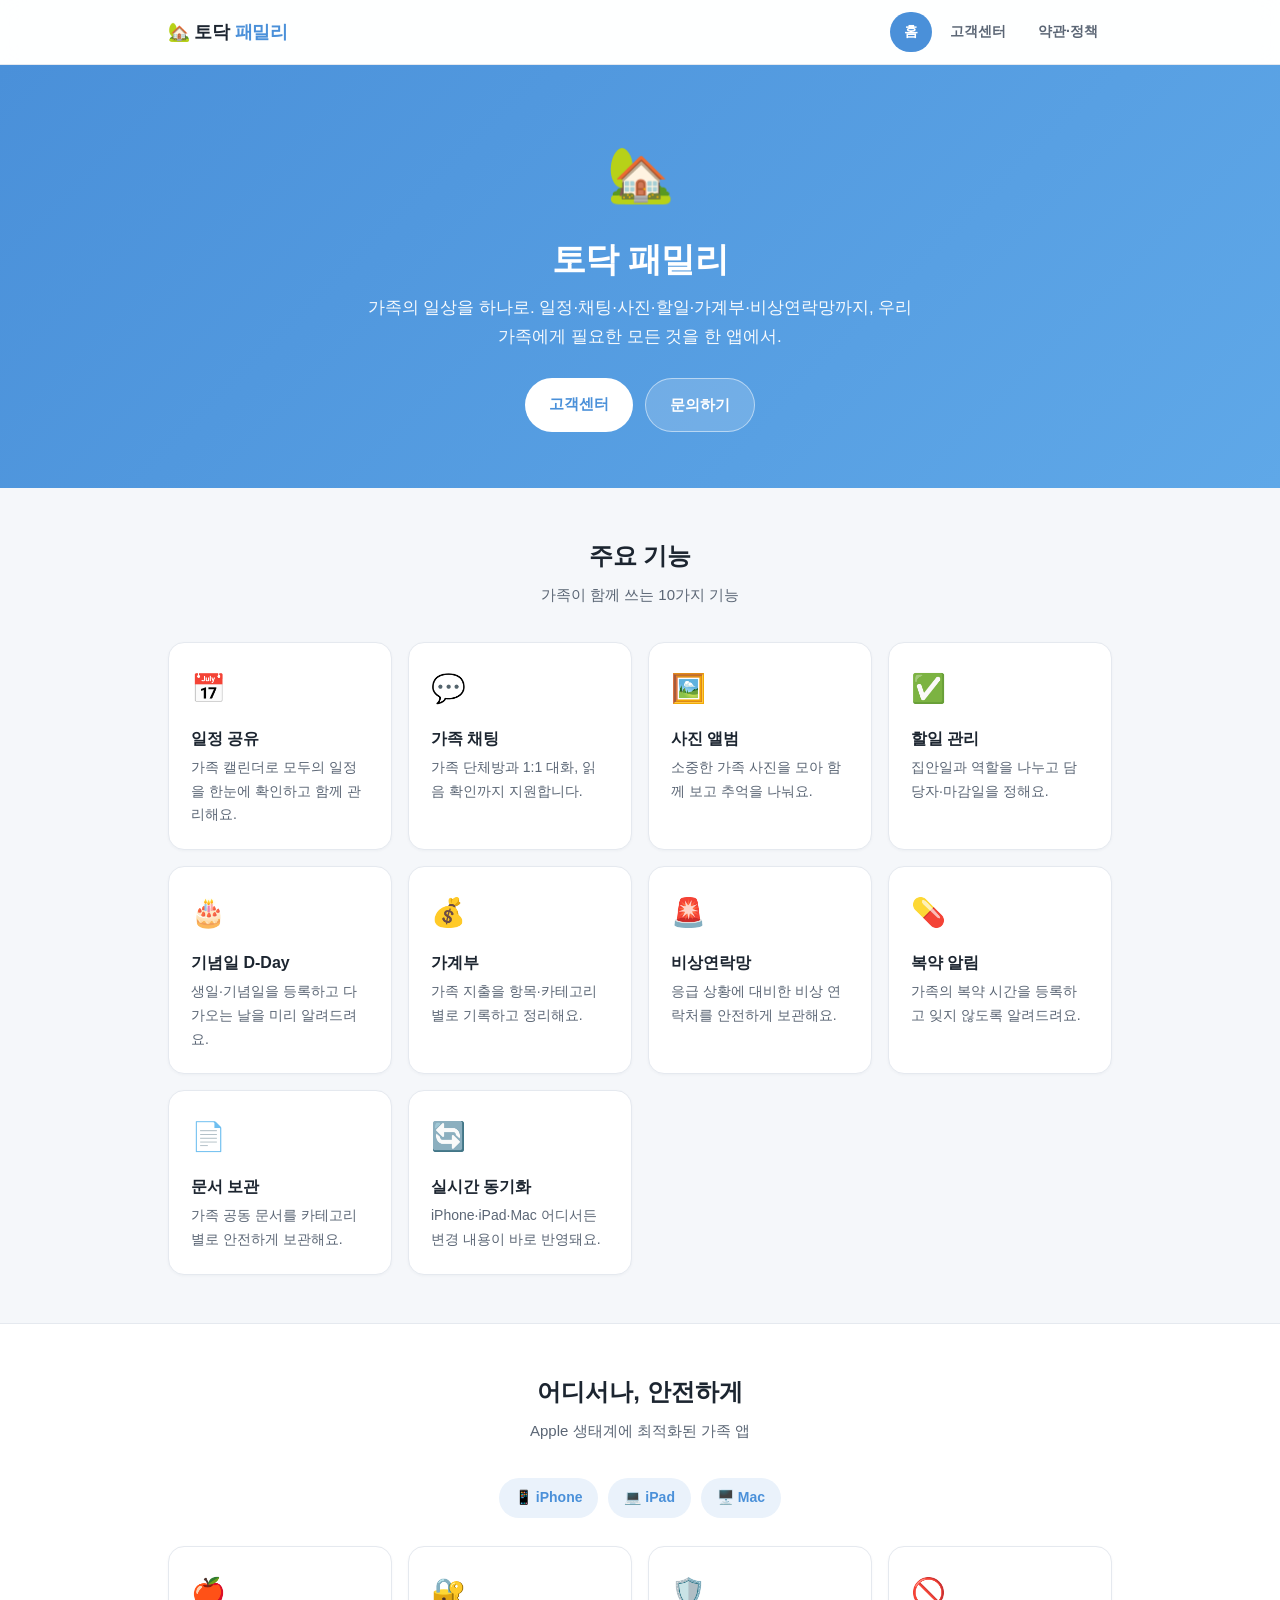
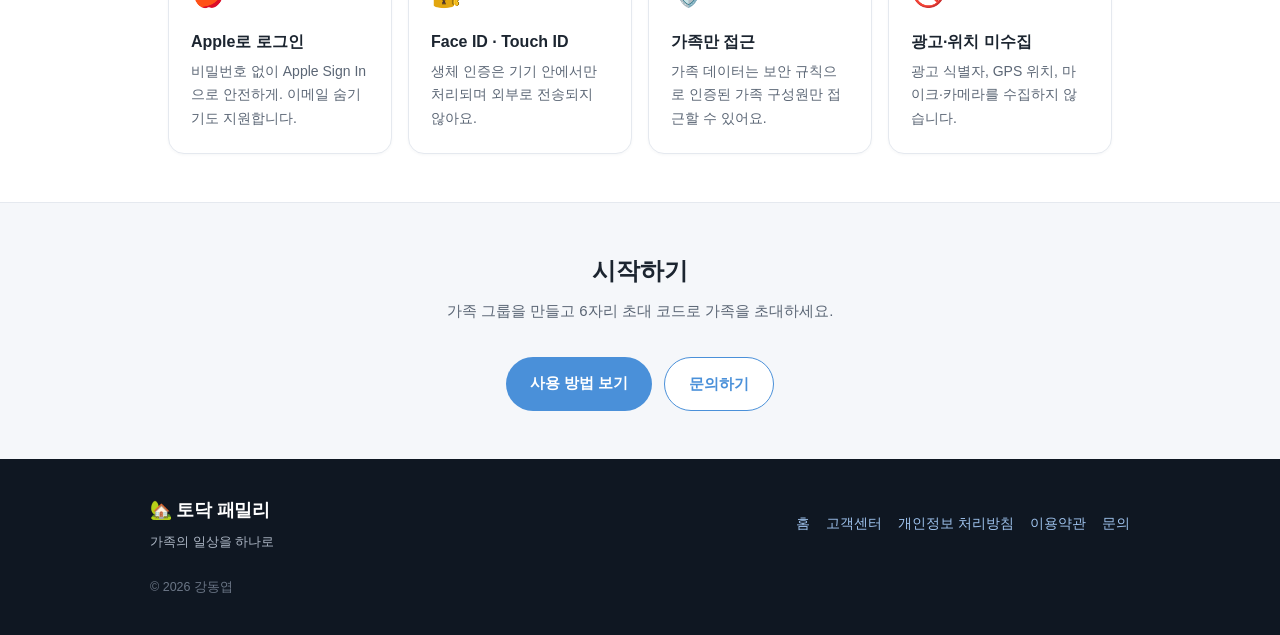
==== commit b37ac7e3: "Add files via upload" ====
--- a/index.html
+++ b/index.html
@@ -87,7 +87,7 @@
       <a href="legal.html#terms">이용약관</a>
       <a href="mailto:todaklife@gmail.com">문의</a>
     </div>
-    <div class="copyright">© 2026 토닥 패밀리 · todaklife@gmail.com</div>
+    <div class="copyright">© 2026 강동엽</div>
   </div>
 </footer>
 
